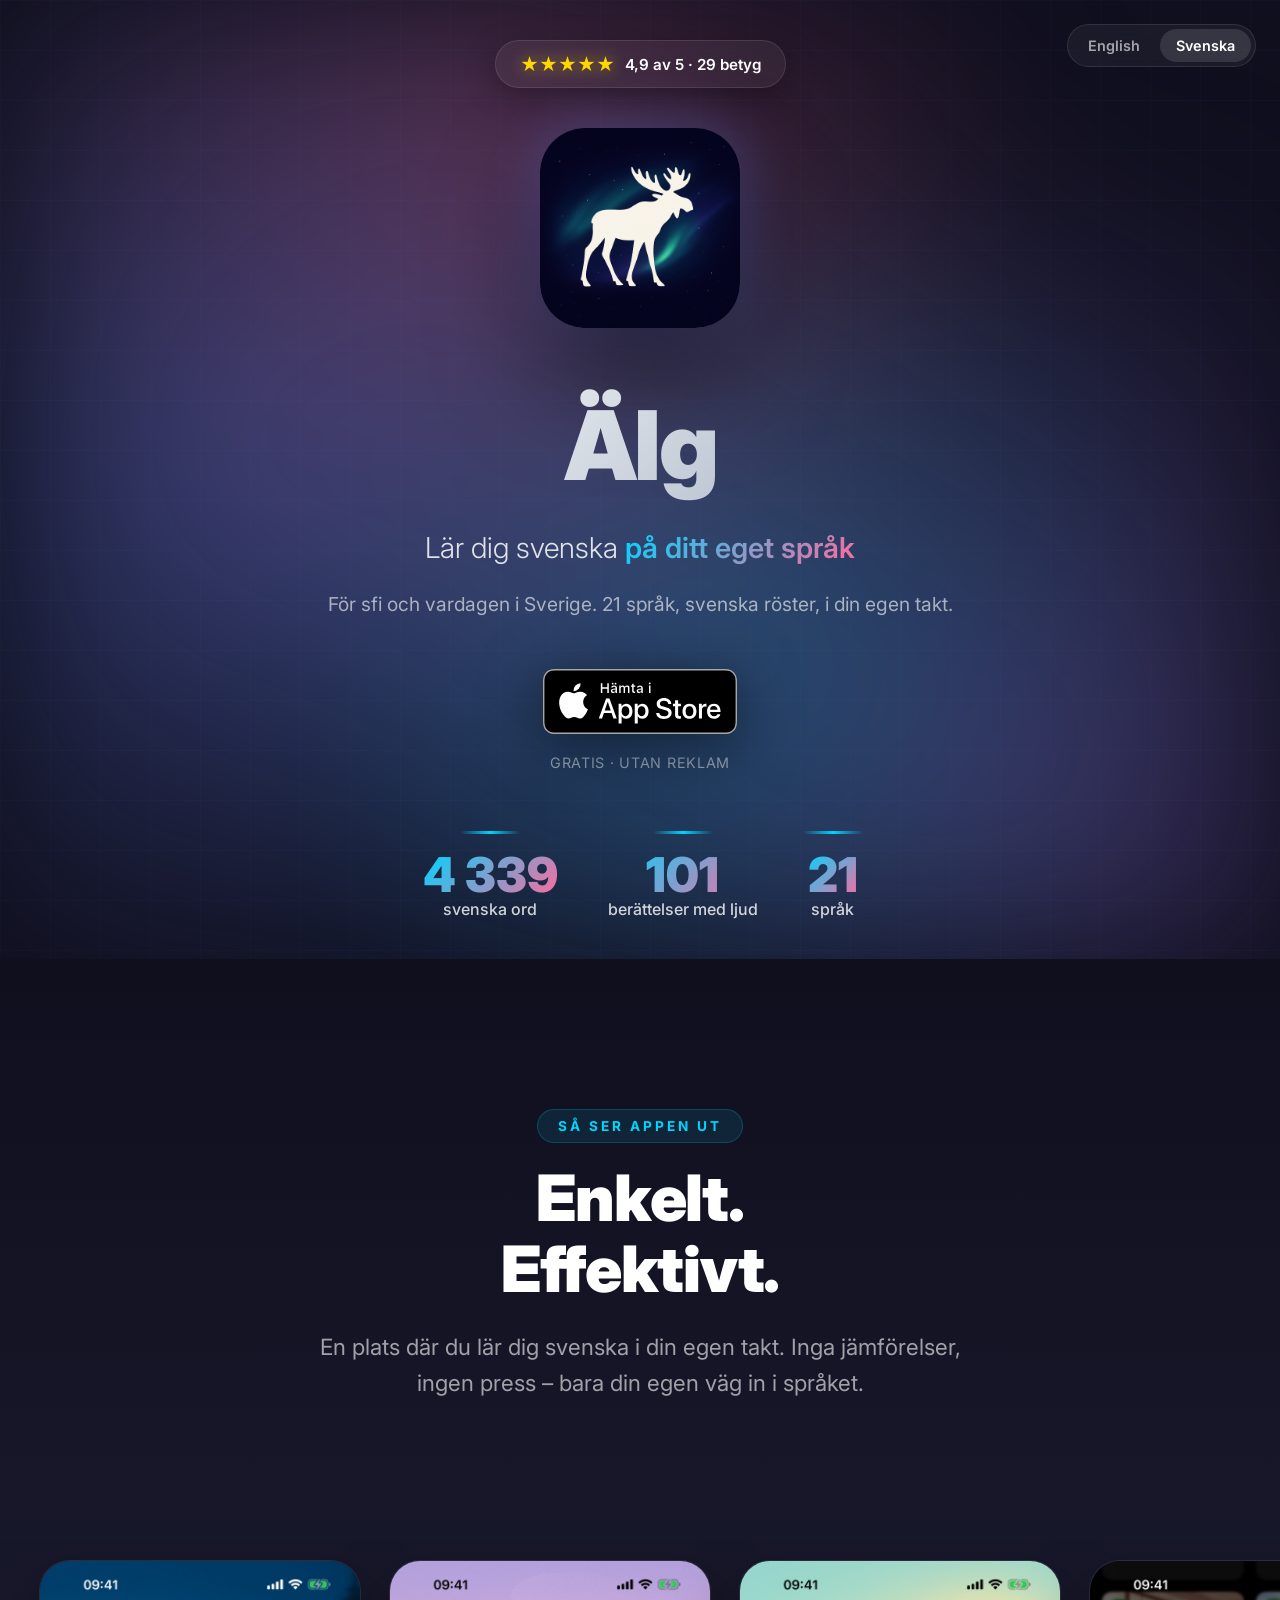
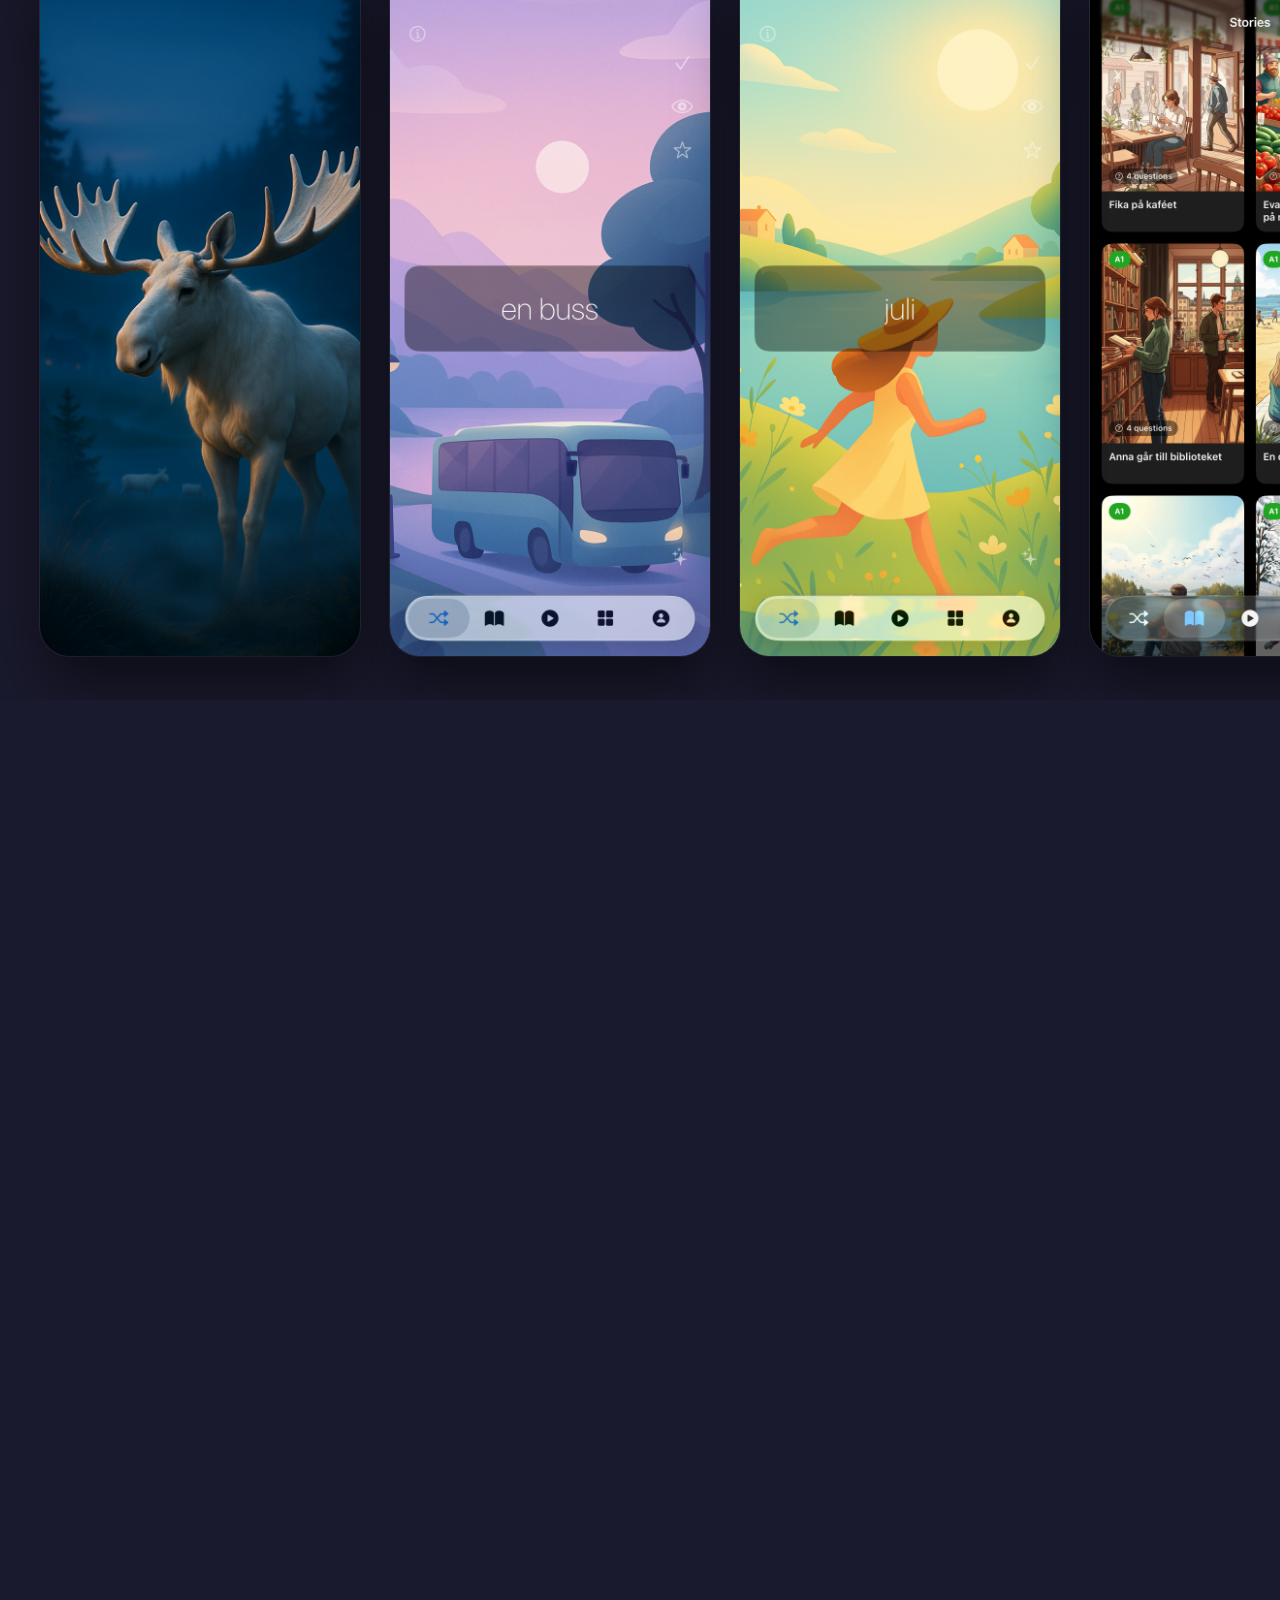
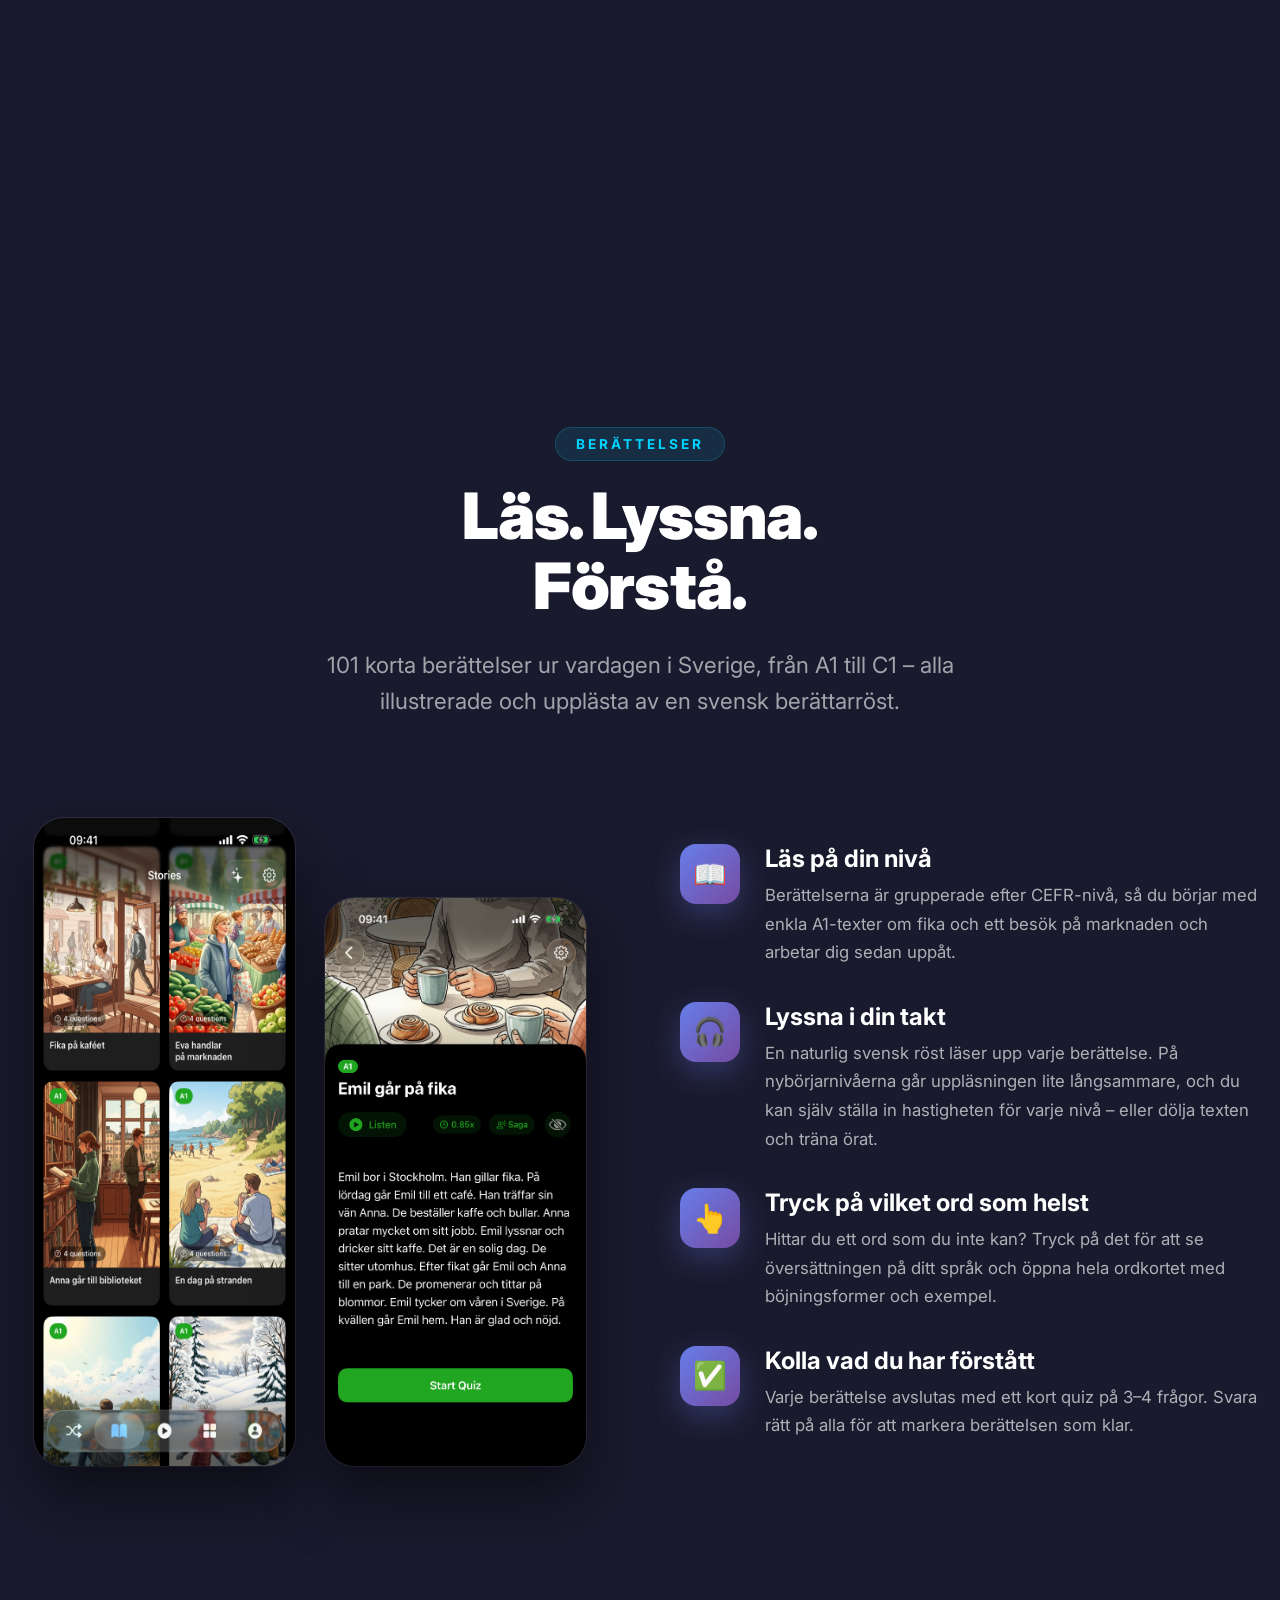
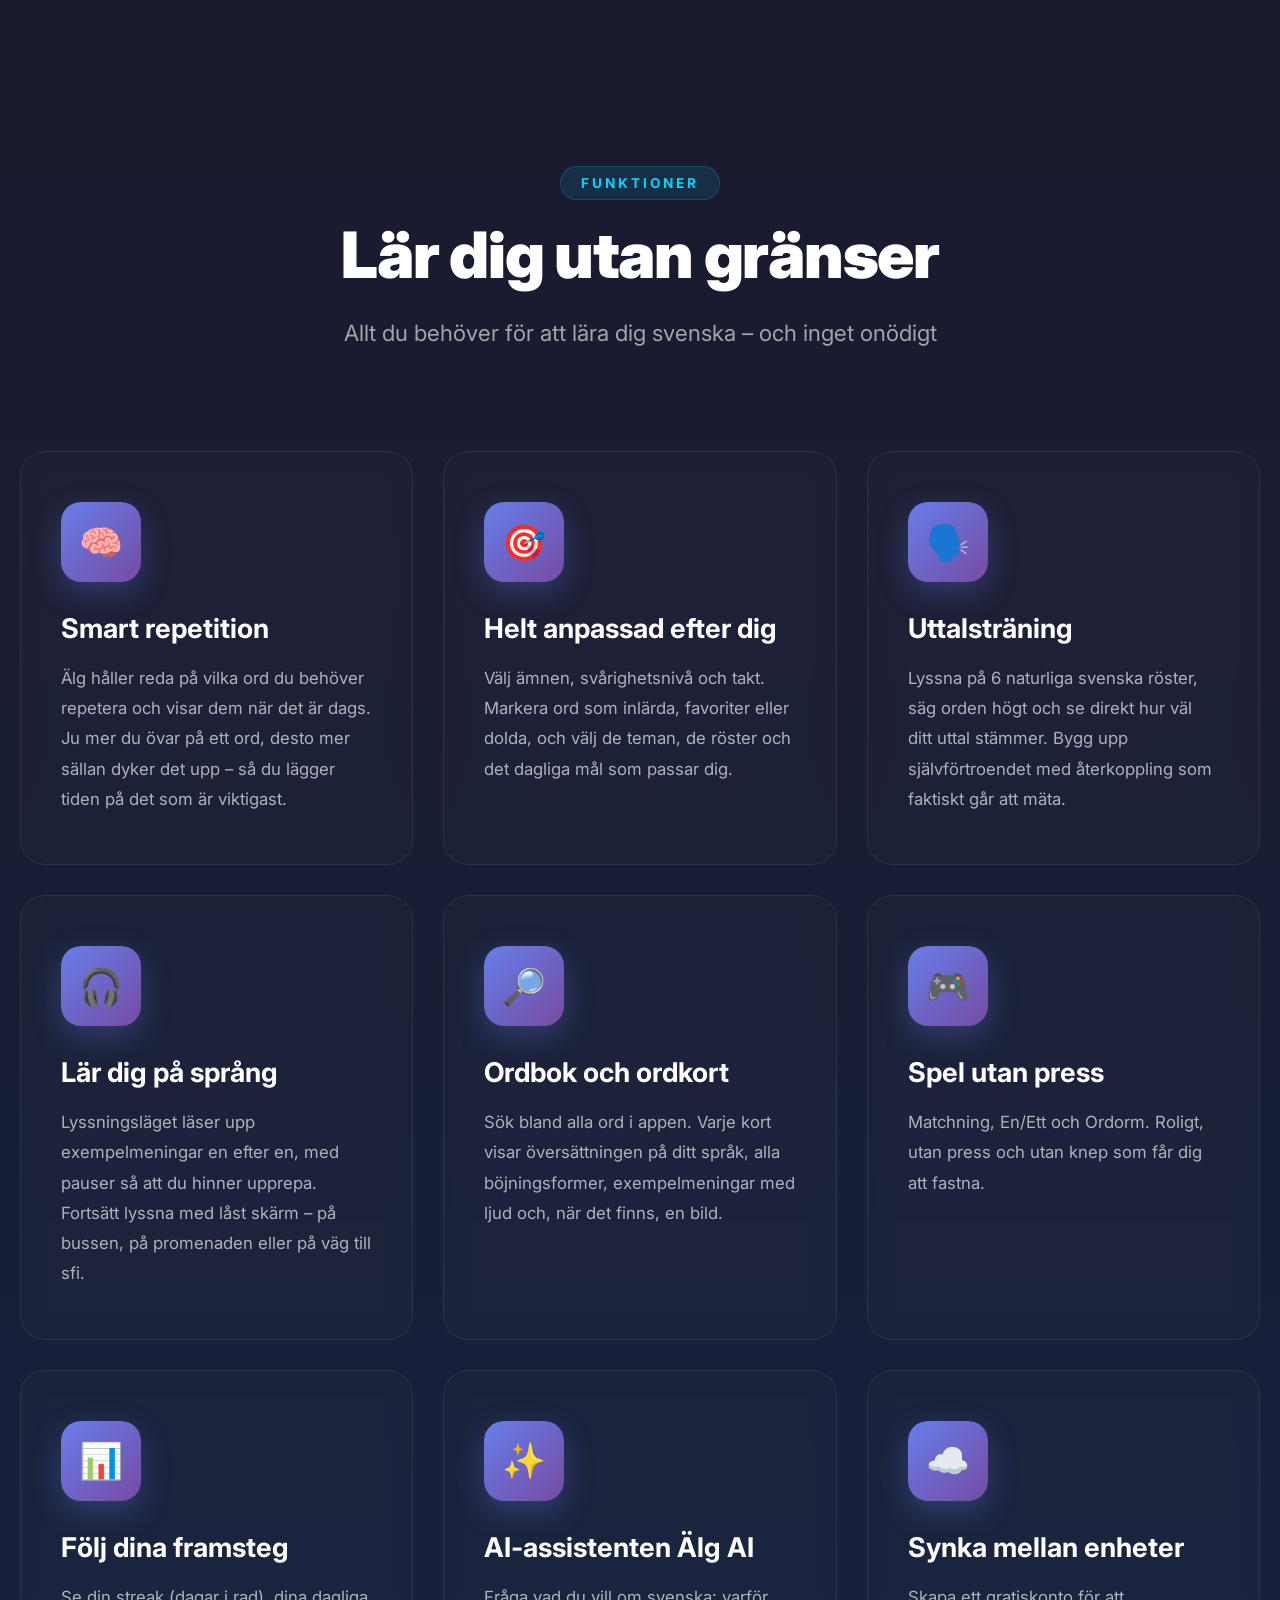
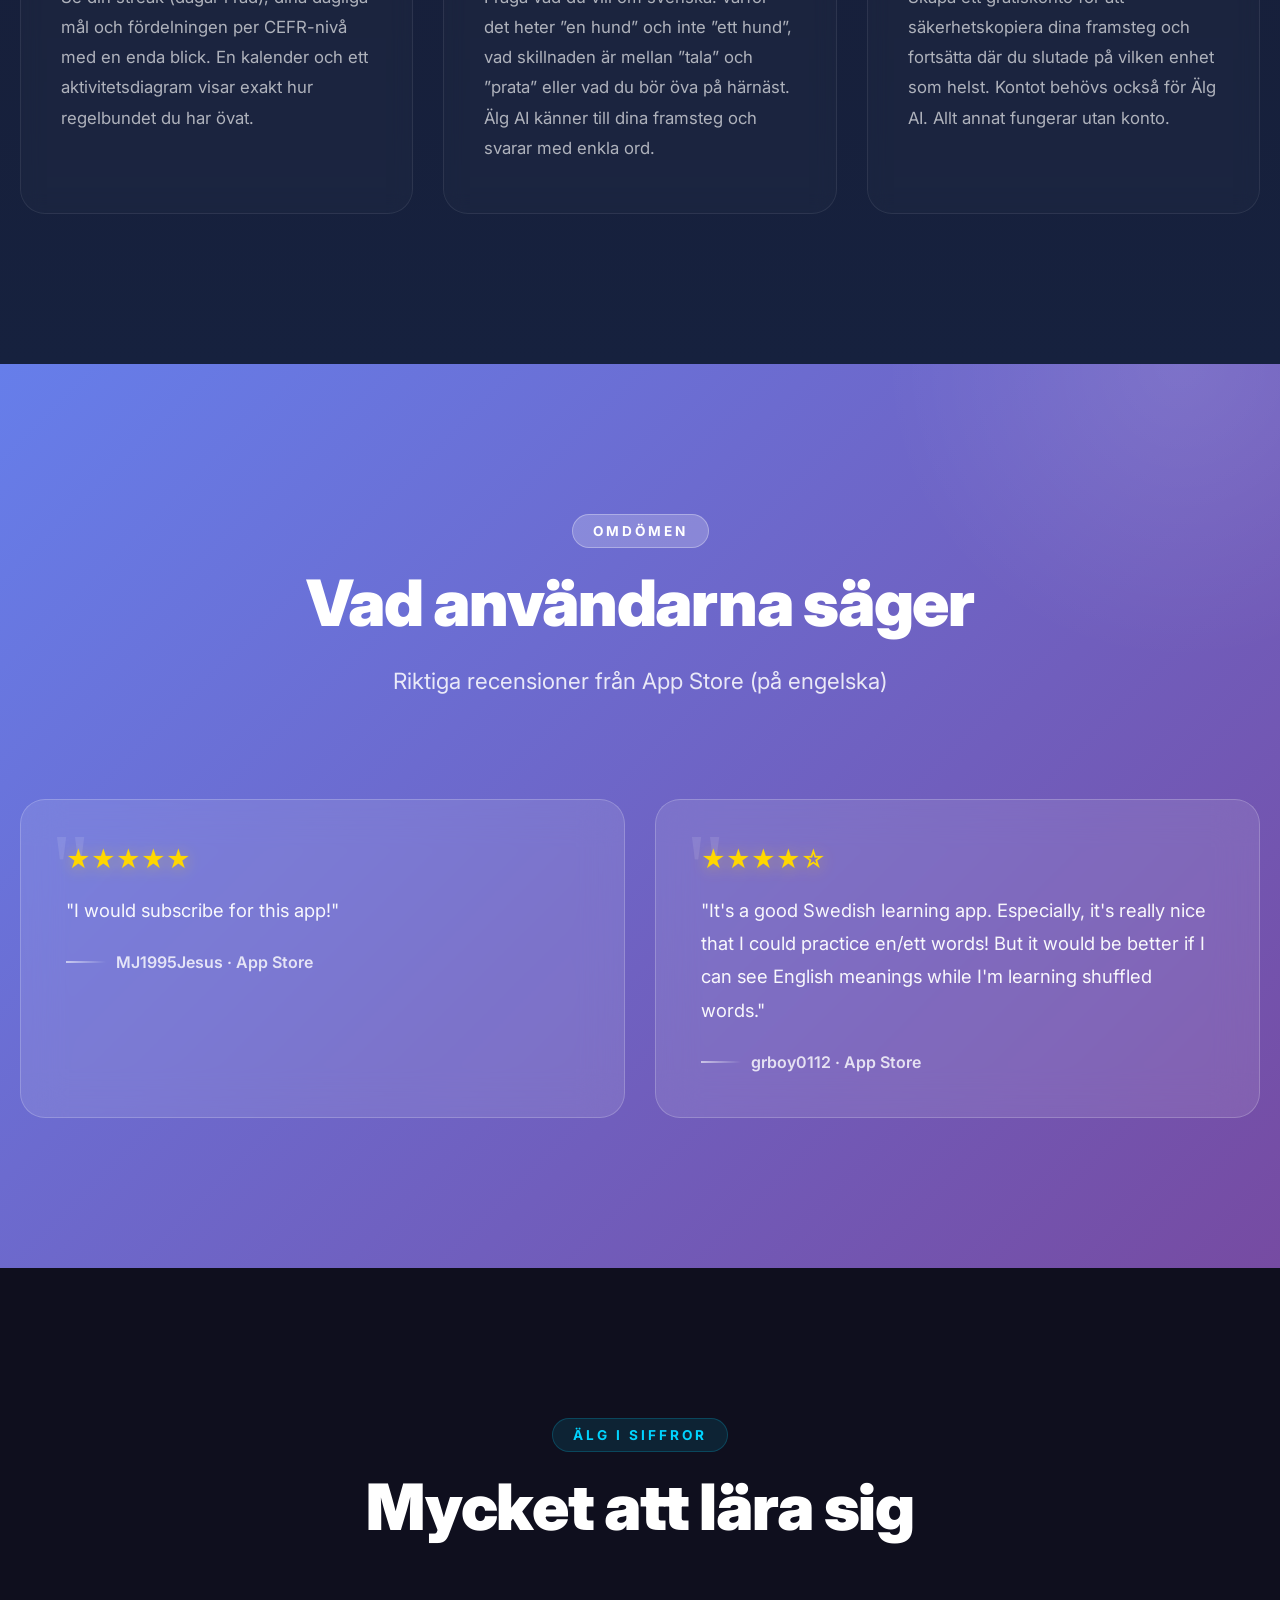
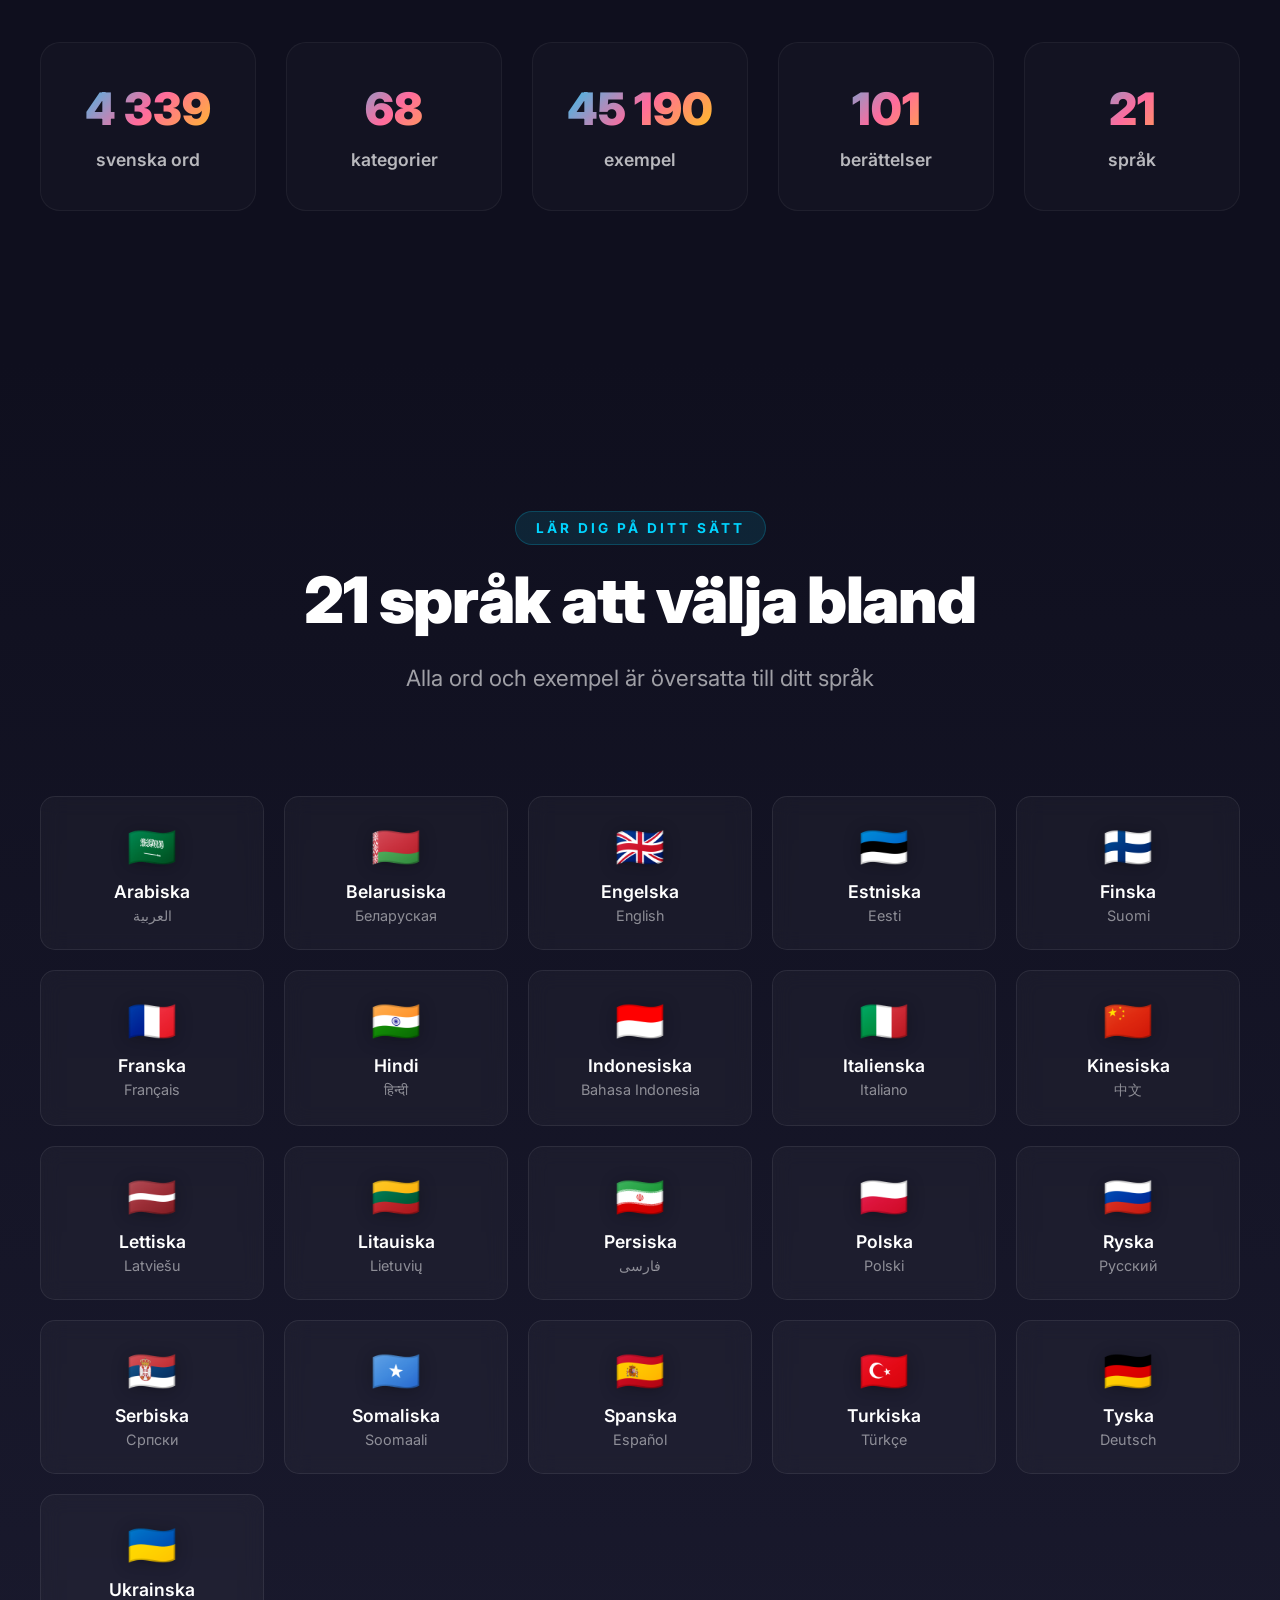
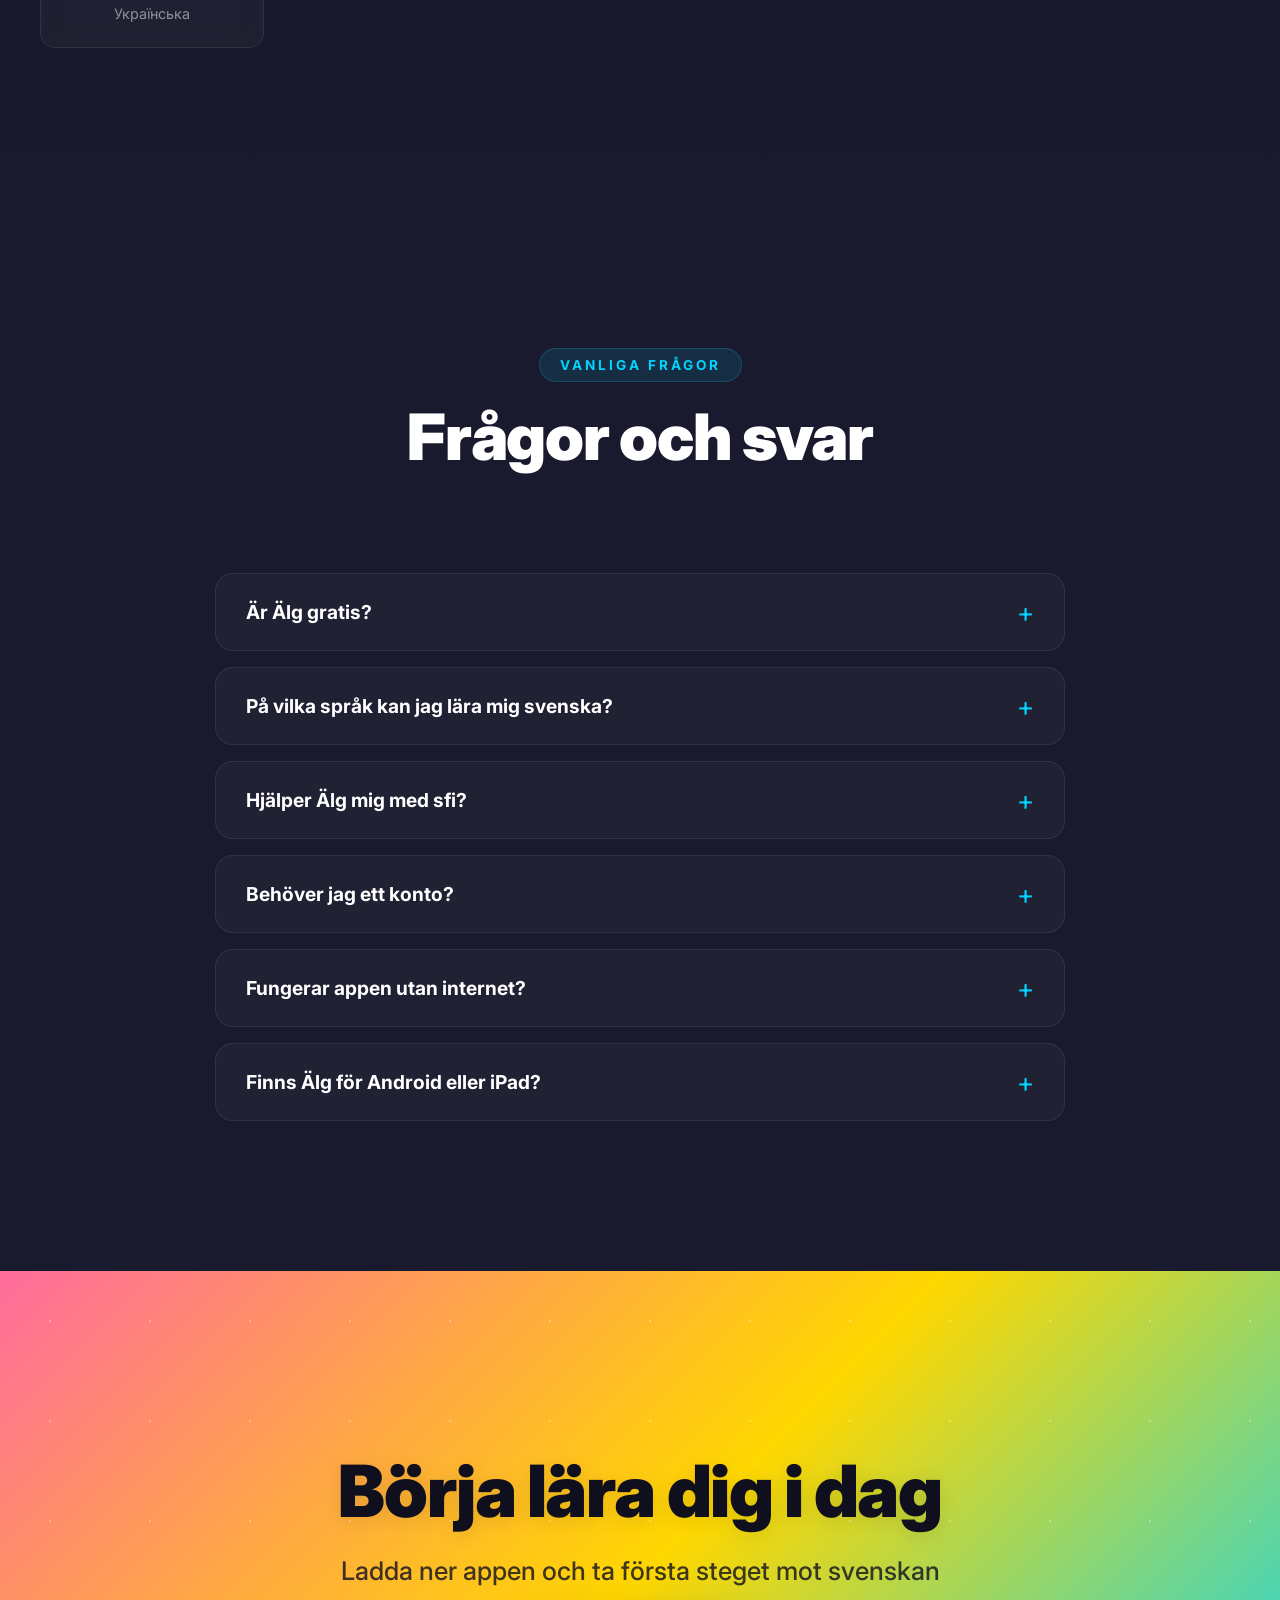
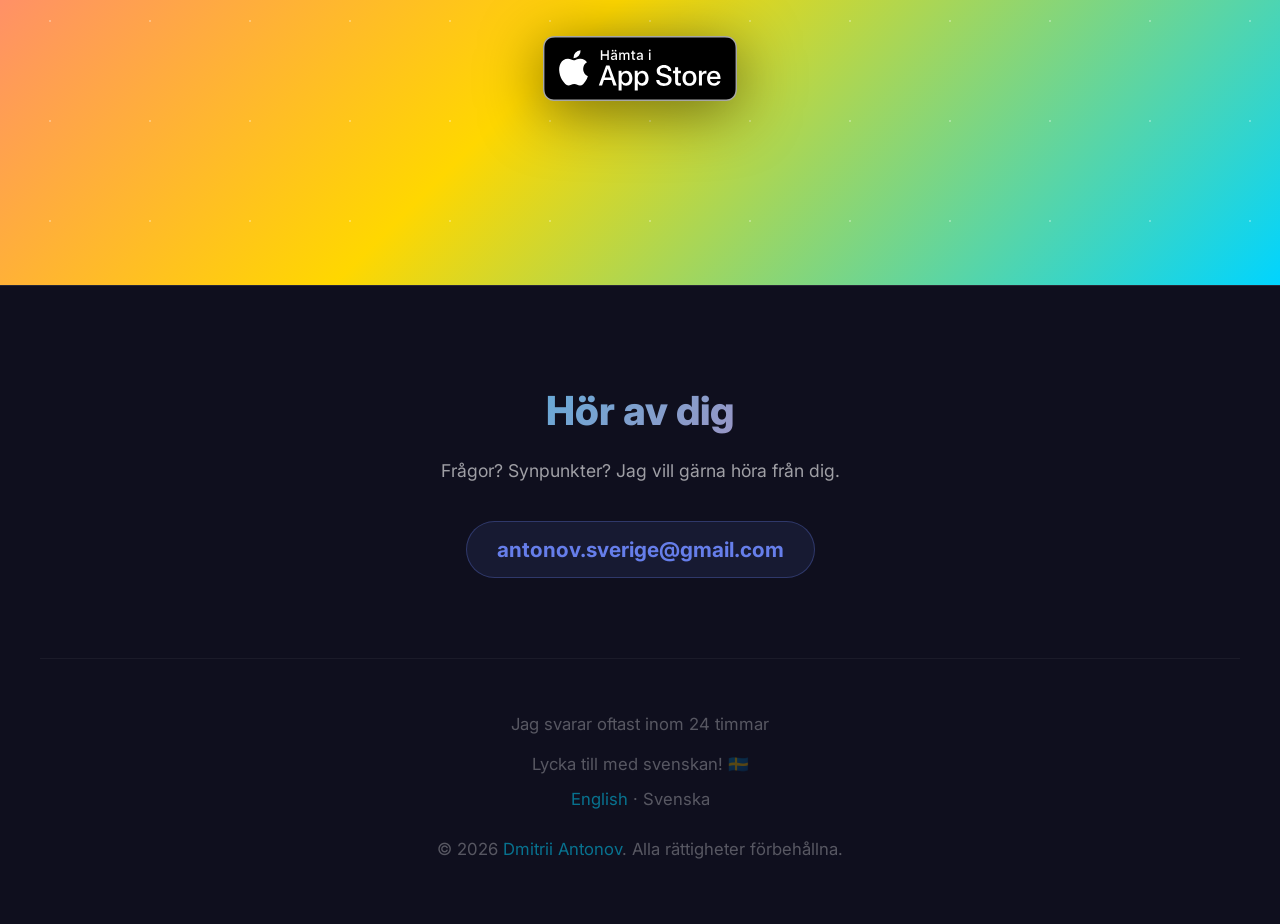
==== sv/index.html @ 28f13159 "Add a Swedish version of the site at /sv/ Searches like "lär dig svenska" and "sfi" are made in Swed" ====
<!DOCTYPE html>
<html lang="sv">
<head>
    <meta charset="UTF-8">
    <meta name="viewport" content="width=device-width, initial-scale=1.0">
    <title>Älg – Lär dig svenska på ditt eget språk · Sfi och livet i Sverige</title>

    <meta name="description" content="Lär dig svenska på ditt eget språk – välj bland 21 språk. Gratis, utan reklam. Över 4 000 ord och 101 berättelser med ljud för sfi och livet i Sverige.">
    <link rel="canonical" href="https://antonovdmitriy.github.io/algapp/sv/">
    <link rel="alternate" hreflang="en" href="https://antonovdmitriy.github.io/algapp/">
    <link rel="alternate" hreflang="sv" href="https://antonovdmitriy.github.io/algapp/sv/">
    <link rel="alternate" hreflang="x-default" href="https://antonovdmitriy.github.io/algapp/">

    <!-- Open Graph / Facebook -->
    <meta property="og:type" content="website">
    <meta property="og:site_name" content="Älg">
    <meta property="og:locale" content="sv_SE">
    <meta property="og:locale:alternate" content="en_US">
    <meta property="og:url" content="https://antonovdmitriy.github.io/algapp/sv/">
    <meta property="og:title" content="Älg – Lär dig svenska på ditt eget språk">
    <meta property="og:description" content="Lär dig svenska på ditt eget språk – välj bland 21 språk. Gratis, utan reklam. Över 4 000 ord och 101 berättelser med ljud för sfi och livet i Sverige.">
    <meta property="og:image" content="https://antonovdmitriy.github.io/algapp/images/og-cover.jpg">
    <meta property="og:image:width" content="1200">
    <meta property="og:image:height" content="630">
    <meta property="og:image:alt" content="Appen Älg: lär dig svenska på ditt eget språk. 21 språk, gratis, utan reklam.">

    <!-- Twitter -->
    <meta name="twitter:card" content="summary_large_image">
    <meta name="twitter:title" content="Älg – Lär dig svenska på ditt eget språk">
    <meta name="twitter:description" content="Lär dig svenska på ditt eget språk – välj bland 21 språk. Gratis, utan reklam. Över 4 000 ord och 101 berättelser med ljud för sfi och livet i Sverige.">
    <meta name="twitter:image" content="https://antonovdmitriy.github.io/algapp/images/og-cover.jpg">

    <link rel="stylesheet" href="../styles.css">
    <script type="application/ld+json">
{
    "@context": "https://schema.org",
    "@graph": [
        {
            "@type": "MobileApplication",
            "name": "Älg – Learn Swedish Words",
            "operatingSystem": "iOS 17.0 or later",
            "applicationCategory": "EducationalApplication",
            "url": "https://antonovdmitriy.github.io/algapp/sv/",
            "inLanguage": "sv",
            "installUrl": "https://apps.apple.com/se/app/%C3%A4lg-learn-swedish-words/id6746169818",
            "offers": {
                "@type": "Offer",
                "price": "0",
                "priceCurrency": "SEK"
            }
        },
        {
            "@type": "FAQPage",
            "mainEntity": [
                {
                    "@type": "Question",
                    "name": "Är Älg gratis?",
                    "acceptedAnswer": {
                        "@type": "Answer",
                        "text": "Ja. Älg är gratis att ladda ner och har ingen reklam. Alla ord, berättelser, ljud, spel och repetition är gratis att använda."
                    }
                },
                {
                    "@type": "Question",
                    "name": "På vilka språk kan jag lära mig svenska?",
                    "acceptedAnswer": {
                        "@type": "Answer",
                        "text": "Alla ord och exempel är översatta till 21 språk: arabiska, belarusiska, engelska, estniska, finska, franska, hindi, indonesiska, italienska, kinesiska, lettiska, litauiska, persiska, polska, ryska, serbiska, somaliska, spanska, turkiska, tyska och ukrainska. Appens menyer finns på 14 av dem. Om du väljer belarusiska, estniska, lettiska, litauiska, persiska, serbiska eller somaliska visas översättningarna på ditt språk och menyerna på engelska."
                    }
                },
                {
                    "@type": "Question",
                    "name": "Hjälper Älg mig med sfi?",
                    "acceptedAnswer": {
                        "@type": "Answer",
                        "text": "Älg är ingen officiell sfi-kurs, men appen är gjord för samma mål: svenska för vardagen i Sverige. Öva på orden från lektionerna, lyssna på svenska röster och läs korta berättelser på din nivå, från A1 till C1."
                    }
                },
                {
                    "@type": "Question",
                    "name": "Behöver jag ett konto?",
                    "acceptedAnswer": {
                        "@type": "Answer",
                        "text": "Nej. Du kan använda appen utan konto. Med ett gratiskonto säkerhetskopieras dina framsteg och synkas mellan dina enheter. Kontot behövs också för Älg AI."
                    }
                },
                {
                    "@type": "Question",
                    "name": "Fungerar appen utan internet?",
                    "acceptedAnswer": {
                        "@type": "Answer",
                        "text": "Ord, översättningar och berättelser sparas på din telefon. Ljudet laddas ner första gången du spelar upp det och finns sedan kvar på telefonen, så ett ord som du har lyssnat på en gång går att spela upp även utan internet."
                    }
                },
                {
                    "@type": "Question",
                    "name": "Finns Älg för Android eller iPad?",
                    "acceptedAnswer": {
                        "@type": "Answer",
                        "text": "Älg är gjord för iPhone och kräver iOS 17 eller senare. Det finns ingen Android-version än."
                    }
                }
            ]
        }
    ]
}
    </script>
</head>
<body>
    <!-- Hero Section -->
    <section class="hero">
        <div class="gradient-bg"></div>
        <div class="grid-overlay"></div>

        <nav class="lang-switch" aria-label="Språk">
            <a href="../" hreflang="en" lang="en">English</a>
            <span class="lang-current" aria-current="page">Svenska</span>
        </nav>

        <div class="hero-content">
            <div class="hero-badge">
                <span class="star-rating">★★★★★</span>
                <span>4,9 av 5 · 29 betyg</span>
            </div>

            <div class="app-icon-container">
                <img src="../image.png" alt="Appikonen för Älg" class="app-icon-3d">
            </div>

            <h1>Älg</h1>
            <p class="hero-subtitle">Lär dig svenska <span>på ditt eget språk</span></p>
            <p class="hero-tagline">För sfi och vardagen i Sverige. 21 språk, svenska röster, i din egen takt.</p>

            <a href="https://apps.apple.com/se/app/%C3%A4lg-learn-swedish-words/id6746169818" class="btn-app-store">
                <img src="../images/app-store-badge-sv.svg" alt="Hämta i App Store">
            </a>
            <p style="color: rgba(255,255,255,0.5); margin-top: 16px; font-size: 0.9em; letter-spacing: 0.05em;">GRATIS · UTAN REKLAM</p>

            <div class="hero-stats">
                <div class="hero-stat">
                    <span class="hero-stat-number">4&nbsp;339</span>
                    <span class="hero-stat-label">svenska ord</span>
                </div>
                <div class="hero-stat">
                    <span class="hero-stat-number">101</span>
                    <span class="hero-stat-label">berättelser med ljud</span>
                </div>
                <div class="hero-stat">
                    <span class="hero-stat-number">21</span>
                    <span class="hero-stat-label">språk</span>
                </div>
            </div>
        </div>
    </section>

    <!-- Screenshots Gallery -->
    <section class="bento-section">
        <div class="container">
            <div class="section-header reveal">
                <div class="section-label">Så ser appen ut</div>
                <h2 class="section-title">Enkelt.<br>Effektivt.</h2>
                <p class="section-description">En plats där du lär dig svenska i din egen takt. Inga jämförelser, ingen press – bara din egen väg in i språket.</p>
            </div>

            <div class="screenshots-gallery reveal">
                <div class="gallery-track">
                    <div class="gallery-item">
                        <img src="../images/01_splash_moose.png" alt="Välkomstskärm">
                    </div>
                    <div class="gallery-item">
                        <img src="../images/02_word_bus.png" alt="Ordkort med bild">
                    </div>
                    <div class="gallery-item">
                        <img src="../images/03_word_juli.png" alt="Ordkort med bild">
                    </div>
                    <div class="gallery-item">
                        <img src="../images/06_story_list.png" alt="Berättelser">
                    </div>
                    <div class="gallery-item">
                        <img src="../images/story_detail.png" alt="Berättelse med text och ljud">
                    </div>
                    <div class="gallery-item">
                        <img src="../images/05_ai_chat.png" alt="AI-assistenten Älg AI">
                    </div>
                    <div class="gallery-item">
                        <img src="../images/04_pronunciation.png" alt="Uttalsträning">
                    </div>
                    <div class="gallery-item">
                        <img src="../images/07_player.png" alt="Lyssningsläge">
                    </div>
                    <div class="gallery-item">
                        <img src="../images/08_matching_game.png" alt="Matchningsspel">
                    </div>
                    <div class="gallery-item">
                        <img src="../images/snake_game.png" alt="Spelet Ordorm">
                    </div>
                    <div class="gallery-item">
                        <img src="../images/en_ett_game.png" alt="Spelet En/Ett">
                    </div>
                    <div class="gallery-item">
                        <img src="../images/dictionary.png" alt="Ordbok">
                    </div>
                    <div class="gallery-item">
                        <img src="../images/09_profile.png" alt="Profil och framsteg">
                    </div>
                </div>
            </div>
        </div>
    </section>

    <!-- Life in Sweden Section -->
    <section class="sweden-section" id="sfi">
        <div class="container">
            <div class="section-header reveal">
                <div class="section-label">Gjord för livet i Sverige</div>
                <h2 class="section-title">Ditt språk.<br>Din takt.</h2>
                <p class="section-description">Oavsett om du precis har börjat på sfi eller behöver svenska på jobbet, utgår Älg från det språk du redan kan.</p>
            </div>

            <div class="stories-layout">
                <div class="founder-card reveal">
                    <p class="founder-quote">När jag flyttade till Sverige läste jag själv sfi. Jag letade efter en app för att öva på ord mellan lektionerna, men hittade ingen som var lugn – utan reklam, utan press och utan knep för att hålla mig kvar.</p>
                    <p class="founder-quote">Så jag började bygga Älg på fritiden. Jag gör den fortfarande på egen hand.</p>
                    <p class="founder-name">Dmitrii<span>Skapare av Älg</span></p>
                </div>

                <ul class="stories-steps reveal">
                    <li>
                        <div class="stories-step-icon">🌍</div>
                        <div>
                            <h3>Utgå från ditt eget språk</h3>
                            <p>Alla ord och exempel är översatta till 21 språk, från arabiska, persiska och somaliska till ukrainska och engelska. Appens menyer finns på 14 av dem.</p>
                        </div>
                    </li>
                    <li>
                        <div class="stories-step-icon">🏠</div>
                        <div>
                            <h3>Ord du faktiskt behöver här</h3>
                            <p>Jobb, dokument, hälsa, hem, shopping och svenska högtider – 68 ämnen ur vardagen, med riktiga exempelmeningar till varje ord.</p>
                        </div>
                    </li>
                    <li>
                        <div class="stories-step-icon">📈</div>
                        <div>
                            <h3>Växer med dig</h3>
                            <p>Ord och berättelser är sorterade efter nivå från A1 till C1, så du har nytta av Älg från din första sfi-lektion och långt efter att kursen är slut.</p>
                        </div>
                    </li>
                </ul>
            </div>
        </div>
    </section>

    <!-- Stories Section -->
    <section class="stories-section" id="stories">
        <div class="container">
            <div class="section-header reveal">
                <div class="section-label">Berättelser</div>
                <h2 class="section-title">Läs. Lyssna.<br>Förstå.</h2>
                <p class="section-description">101 korta berättelser ur vardagen i Sverige, från A1 till C1 – alla illustrerade och upplästa av en svensk berättarröst.</p>
            </div>

            <div class="stories-layout">
                <div class="stories-phones reveal">
                    <img src="../images/06_story_list.png" alt="Lista med illustrerade berättelser efter nivå">
                    <img src="../images/story_detail.png" alt="En berättelse med illustration och text">
                </div>

                <ul class="stories-steps reveal">
                    <li>
                        <div class="stories-step-icon">📖</div>
                        <div>
                            <h3>Läs på din nivå</h3>
                            <p>Berättelserna är grupperade efter CEFR-nivå, så du börjar med enkla A1-texter om fika och ett besök på marknaden och arbetar dig sedan uppåt.</p>
                        </div>
                    </li>
                    <li>
                        <div class="stories-step-icon">🎧</div>
                        <div>
                            <h3>Lyssna i din takt</h3>
                            <p>En naturlig svensk röst läser upp varje berättelse. På nybörjarnivåerna går uppläsningen lite långsammare, och du kan själv ställa in hastigheten för varje nivå – eller dölja texten och träna örat.</p>
                        </div>
                    </li>
                    <li>
                        <div class="stories-step-icon">👆</div>
                        <div>
                            <h3>Tryck på vilket ord som helst</h3>
                            <p>Hittar du ett ord som du inte kan? Tryck på det för att se översättningen på ditt språk och öppna hela ordkortet med böjningsformer och exempel.</p>
                        </div>
                    </li>
                    <li>
                        <div class="stories-step-icon">✅</div>
                        <div>
                            <h3>Kolla vad du har förstått</h3>
                            <p>Varje berättelse avslutas med ett kort quiz på 3–4 frågor. Svara rätt på alla för att markera berättelsen som klar.</p>
                        </div>
                    </li>
                </ul>
            </div>
        </div>
    </section>

    <!-- Features Section -->
    <section class="features-section">
        <div class="container">
            <div class="section-header reveal">
                <div class="section-label">Funktioner</div>
                <h2 class="section-title">Lär dig utan gränser</h2>
                <p class="section-description">Allt du behöver för att lära dig svenska – och inget onödigt</p>
            </div>

            <div class="features-grid">
                <div class="feature-card reveal">
                    <div class="feature-icon-wrapper">🧠</div>
                    <h3>Smart repetition</h3>
                    <p>Älg håller reda på vilka ord du behöver repetera och visar dem när det är dags. Ju mer du övar på ett ord, desto mer sällan dyker det upp – så du lägger tiden på det som är viktigast.</p>
                </div>

                <div class="feature-card reveal">
                    <div class="feature-icon-wrapper">🎯</div>
                    <h3>Helt anpassad efter dig</h3>
                    <p>Välj ämnen, svårighetsnivå och takt. Markera ord som inlärda, favoriter eller dolda, och välj de teman, de röster och det dagliga mål som passar dig.</p>
                </div>

                <div class="feature-card reveal">
                    <div class="feature-icon-wrapper">🗣️</div>
                    <h3>Uttalsträning</h3>
                    <p>Lyssna på 6 naturliga svenska röster, säg orden högt och se direkt hur väl ditt uttal stämmer. Bygg upp självförtroendet med återkoppling som faktiskt går att mäta.</p>
                </div>

                <div class="feature-card reveal">
                    <div class="feature-icon-wrapper">🎧</div>
                    <h3>Lär dig på språng</h3>
                    <p>Lyssningsläget läser upp exempelmeningar en efter en, med pauser så att du hinner upprepa. Fortsätt lyssna med låst skärm – på bussen, på promenaden eller på väg till sfi.</p>
                </div>

                <div class="feature-card reveal">
                    <div class="feature-icon-wrapper">🔎</div>
                    <h3>Ordbok och ordkort</h3>
                    <p>Sök bland alla ord i appen. Varje kort visar översättningen på ditt språk, alla böjningsformer, exempelmeningar med ljud och, när det finns, en bild.</p>
                </div>

                <div class="feature-card reveal">
                    <div class="feature-icon-wrapper">🎮</div>
                    <h3>Spel utan press</h3>
                    <p>Matchning, En/Ett och Ordorm. Roligt, utan press och utan knep som får dig att fastna.</p>
                </div>

                <div class="feature-card reveal">
                    <div class="feature-icon-wrapper">📊</div>
                    <h3>Följ dina framsteg</h3>
                    <p>Se din streak (dagar i rad), dina dagliga mål och fördelningen per CEFR-nivå med en enda blick. En kalender och ett aktivitetsdiagram visar exakt hur regelbundet du har övat.</p>
                </div>

                <div class="feature-card reveal">
                    <div class="feature-icon-wrapper">✨</div>
                    <h3>AI-assistenten Älg AI</h3>
                    <p>Fråga vad du vill om svenska: varför det heter ”en hund” och inte ”ett hund”, vad skillnaden är mellan ”tala” och ”prata” eller vad du bör öva på härnäst. Älg AI känner till dina framsteg och svarar med enkla ord.</p>
                </div>

                <div class="feature-card reveal">
                    <div class="feature-icon-wrapper">☁️</div>
                    <h3>Synka mellan enheter</h3>
                    <p>Skapa ett gratiskonto för att säkerhetskopiera dina framsteg och fortsätta där du slutade på vilken enhet som helst. Kontot behövs också för Älg AI. Allt annat fungerar utan konto.</p>
                </div>
            </div>
        </div>
    </section>

    <!-- Testimonials -->
    <section class="testimonials-section">
        <div class="container">
            <div class="section-header reveal">
                <div class="section-label" style="background: rgba(255,255,255,0.2); border-color: rgba(255,255,255,0.3); color: white;">Omdömen</div>
                <h2 class="section-title" style="color: white;">Vad användarna säger</h2>
                <p class="section-description" style="color: rgba(255,255,255,0.85);">Riktiga recensioner från App Store (på engelska)</p>
            </div>

            <div class="testimonials-grid">
                <div class="testimonial-card reveal">
                    <div class="testimonial-stars">★★★★★</div>
                    <p class="testimonial-text" lang="en">"I would subscribe for this app!"</p>
                    <p class="testimonial-author">MJ1995Jesus · App Store</p>
                </div>

                <div class="testimonial-card reveal">
                    <div class="testimonial-stars">★★★★☆</div>
                    <p class="testimonial-text" lang="en">"It's a good Swedish learning app. Especially, it's really nice that I could practice en/ett words! But it would be better if I can see English meanings while I'm learning shuffled words."</p>
                    <p class="testimonial-author">grboy0112 · App Store</p>
                </div>
            </div>
        </div>
    </section>

    <!-- Stats Section -->
    <section class="stats-section">
        <div class="container">
            <div class="section-header reveal">
                <div class="section-label">Älg i siffror</div>
                <h2 class="section-title" style="color: white;">Mycket att lära sig</h2>
            </div>

            <div class="stats-grid">
                <div class="stat-card reveal">
                    <span class="stat-number">4&nbsp;339</span>
                    <span class="stat-label">svenska ord</span>
                </div>
                <div class="stat-card reveal">
                    <span class="stat-number">68</span>
                    <span class="stat-label">kategorier</span>
                </div>
                <div class="stat-card reveal">
                    <span class="stat-number">45&nbsp;190</span>
                    <span class="stat-label">exempel</span>
                </div>
                <div class="stat-card reveal">
                    <span class="stat-number">101</span>
                    <span class="stat-label">berättelser</span>
                </div>
                <div class="stat-card reveal">
                    <span class="stat-number">21</span>
                    <span class="stat-label">språk</span>
                </div>
            </div>
        </div>
    </section>

    <!-- Languages Section -->
    <section class="languages-section">
        <div class="container">
            <div class="section-header reveal">
                <div class="section-label">Lär dig på ditt sätt</div>
                <h2 class="section-title" style="color: white;">21 språk att välja bland</h2>
                <p class="section-description" style="color: rgba(255, 255, 255, 0.6);">Alla ord och exempel är översatta till ditt språk</p>
            </div>

            <div class="languages-grid">
                <div class="language-card reveal">
                    <span class="language-flag">🇸🇦</span>
                    <div class="language-name">Arabiska</div>
                    <div class="language-native">العربية</div>
                </div>
                <div class="language-card reveal">
                    <span class="language-flag">🇧🇾</span>
                    <div class="language-name">Belarusiska</div>
                    <div class="language-native">Беларуская</div>
                </div>
                <div class="language-card reveal">
                    <span class="language-flag">🇬🇧</span>
                    <div class="language-name">Engelska</div>
                    <div class="language-native">English</div>
                </div>
                <div class="language-card reveal">
                    <span class="language-flag">🇪🇪</span>
                    <div class="language-name">Estniska</div>
                    <div class="language-native">Eesti</div>
                </div>
                <div class="language-card reveal">
                    <span class="language-flag">🇫🇮</span>
                    <div class="language-name">Finska</div>
                    <div class="language-native">Suomi</div>
                </div>
                <div class="language-card reveal">
                    <span class="language-flag">🇫🇷</span>
                    <div class="language-name">Franska</div>
                    <div class="language-native">Français</div>
                </div>
                <div class="language-card reveal">
                    <span class="language-flag">🇮🇳</span>
                    <div class="language-name">Hindi</div>
                    <div class="language-native">हिन्दी</div>
                </div>
                <div class="language-card reveal">
                    <span class="language-flag">🇮🇩</span>
                    <div class="language-name">Indonesiska</div>
                    <div class="language-native">Bahasa Indonesia</div>
                </div>
                <div class="language-card reveal">
                    <span class="language-flag">🇮🇹</span>
                    <div class="language-name">Italienska</div>
                    <div class="language-native">Italiano</div>
                </div>
                <div class="language-card reveal">
                    <span class="language-flag">🇨🇳</span>
                    <div class="language-name">Kinesiska</div>
                    <div class="language-native">中文</div>
                </div>
                <div class="language-card reveal">
                    <span class="language-flag">🇱🇻</span>
                    <div class="language-name">Lettiska</div>
                    <div class="language-native">Latviešu</div>
                </div>
                <div class="language-card reveal">
                    <span class="language-flag">🇱🇹</span>
                    <div class="language-name">Litauiska</div>
                    <div class="language-native">Lietuvių</div>
                </div>
                <div class="language-card reveal">
                    <span class="language-flag">🇮🇷</span>
                    <div class="language-name">Persiska</div>
                    <div class="language-native">فارسی</div>
                </div>
                <div class="language-card reveal">
                    <span class="language-flag">🇵🇱</span>
                    <div class="language-name">Polska</div>
                    <div class="language-native">Polski</div>
                </div>
                <div class="language-card reveal">
                    <span class="language-flag">🇷🇺</span>
                    <div class="language-name">Ryska</div>
                    <div class="language-native">Русский</div>
                </div>
                <div class="language-card reveal">
                    <span class="language-flag">🇷🇸</span>
                    <div class="language-name">Serbiska</div>
                    <div class="language-native">Српски</div>
                </div>
                <div class="language-card reveal">
                    <span class="language-flag">🇸🇴</span>
                    <div class="language-name">Somaliska</div>
                    <div class="language-native">Soomaali</div>
                </div>
                <div class="language-card reveal">
                    <span class="language-flag">🇪🇸</span>
                    <div class="language-name">Spanska</div>
                    <div class="language-native">Español</div>
                </div>
                <div class="language-card reveal">
                    <span class="language-flag">🇹🇷</span>
                    <div class="language-name">Turkiska</div>
                    <div class="language-native">Türkçe</div>
                </div>
                <div class="language-card reveal">
                    <span class="language-flag">🇩🇪</span>
                    <div class="language-name">Tyska</div>
                    <div class="language-native">Deutsch</div>
                </div>
                <div class="language-card reveal">
                    <span class="language-flag">🇺🇦</span>
                    <div class="language-name">Ukrainska</div>
                    <div class="language-native">Українська</div>
                </div>
            </div>
        </div>
    </section>

    <!-- FAQ Section -->
    <section class="faq-section" id="faq">
        <div class="container">
            <div class="section-header reveal">
                <div class="section-label">Vanliga frågor</div>
                <h2 class="section-title" style="color: white;">Frågor och svar</h2>
            </div>

            <div class="faq-list">
                <details class="faq-item reveal">
                    <summary>Är Älg gratis?</summary>
                    <p>Ja. Älg är gratis att ladda ner och har ingen reklam. Alla ord, berättelser, ljud, spel och repetition är gratis att använda.</p>
                </details>
                <details class="faq-item reveal">
                    <summary>På vilka språk kan jag lära mig svenska?</summary>
                    <p>Alla ord och exempel är översatta till 21 språk: arabiska, belarusiska, engelska, estniska, finska, franska, hindi, indonesiska, italienska, kinesiska, lettiska, litauiska, persiska, polska, ryska, serbiska, somaliska, spanska, turkiska, tyska och ukrainska. Appens menyer finns på 14 av dem. Om du väljer belarusiska, estniska, lettiska, litauiska, persiska, serbiska eller somaliska visas översättningarna på ditt språk och menyerna på engelska.</p>
                </details>
                <details class="faq-item reveal">
                    <summary>Hjälper Älg mig med sfi?</summary>
                    <p>Älg är ingen officiell sfi-kurs, men appen är gjord för samma mål: svenska för vardagen i Sverige. Öva på orden från lektionerna, lyssna på svenska röster och läs korta berättelser på din nivå, från A1 till C1.</p>
                </details>
                <details class="faq-item reveal">
                    <summary>Behöver jag ett konto?</summary>
                    <p>Nej. Du kan använda appen utan konto. Med ett gratiskonto säkerhetskopieras dina framsteg och synkas mellan dina enheter. Kontot behövs också för Älg AI.</p>
                </details>
                <details class="faq-item reveal">
                    <summary>Fungerar appen utan internet?</summary>
                    <p>Ord, översättningar och berättelser sparas på din telefon. Ljudet laddas ner första gången du spelar upp det och finns sedan kvar på telefonen, så ett ord som du har lyssnat på en gång går att spela upp även utan internet.</p>
                </details>
                <details class="faq-item reveal">
                    <summary>Finns Älg för Android eller iPad?</summary>
                    <p>Älg är gjord för iPhone och kräver iOS 17 eller senare. Det finns ingen Android-version än.</p>
                </details>
            </div>
        </div>
    </section>

    <!-- Final CTA -->
    <section class="final-cta">
        <div class="final-cta-content">
            <h2>Börja lära dig i dag</h2>
            <p>Ladda ner appen och ta första steget mot svenskan</p>
            <a href="https://apps.apple.com/se/app/%C3%A4lg-learn-swedish-words/id6746169818" class="btn-app-store">
                <img src="../images/app-store-badge-sv.svg" alt="Hämta i App Store">
            </a>
        </div>
    </section>

    <!-- Footer -->
    <footer class="footer">
        <div class="footer-content">
            <h3>Hör av dig</h3>
            <p>Frågor? Synpunkter? Jag vill gärna höra från dig.</p>
            <div class="footer-links">
                <a href="mailto:antonov.sverige@gmail.com">antonov.sverige@gmail.com</a>
            </div>
            <div class="footer-bottom">
                <p>Jag svarar oftast inom 24 timmar</p>
                <p style="margin-top: 20px;">Lycka till med svenskan! 🇸🇪</p>
                <p class="footer-lang"><a href="../" hreflang="en" lang="en">English</a> · Svenska</p>
                <p style="margin-top: 30px;">
                    © 2026 <a href="https://www.linkedin.com/in/antonovdmitriy/" target="_blank" rel="noopener noreferrer" style="color: var(--accent-cyan); text-decoration: none; transition: color 0.3s ease;">Dmitrii Antonov</a>. Alla rättigheter förbehållna.
                </p>
            </div>
        </div>
    </footer>

    <script src="../script.js"></script>
</body>
</html>
---- styles.css ----
@import url('https://fonts.googleapis.com/css2?family=Inter:wght@300;400;600;700;800;900&display=swap');

* {
    margin: 0;
    padding: 0;
    box-sizing: border-box;
}

:root {
    --primary: #667eea;
    --secondary: #764ba2;
    --accent-yellow: #ffd700;
    --accent-pink: #ff6b9d;
    --accent-cyan: #00d4ff;
    --dark: #0f0f1e;
    --light: #ffffff;
    --gray: #8b92a7;
}

html {
    scroll-behavior: smooth;
}

body {
    font-family: 'Inter', -apple-system, BlinkMacSystemFont, sans-serif;
    color: var(--dark);
    overflow-x: hidden;
    background: var(--dark);
}

/* Hero Section - Advanced */
.hero {
    min-height: 100vh;
    background: var(--dark);
    position: relative;
    display: flex;
    align-items: center;
    justify-content: center;
    overflow: hidden;
}

/* Gradient Mesh Background */
.gradient-bg {
    position: absolute;
    width: 100%;
    height: 100%;
    background:
        radial-gradient(circle at 20% 50%, rgba(102, 126, 234, 0.4) 0%, transparent 50%),
        radial-gradient(circle at 80% 80%, rgba(118, 75, 162, 0.4) 0%, transparent 50%),
        radial-gradient(circle at 40% 20%, rgba(255, 107, 157, 0.3) 0%, transparent 50%),
        radial-gradient(circle at 60% 70%, rgba(0, 212, 255, 0.3) 0%, transparent 50%);
    animation: gradientShift 15s ease infinite;
    filter: blur(80px);
}

@keyframes gradientShift {
    0%, 100% { transform: scale(1) rotate(0deg); }
    50% { transform: scale(1.2) rotate(180deg); }
}

/* Floating Grid */
.grid-overlay {
    position: absolute;
    width: 100%;
    height: 100%;
    background-image:
        linear-gradient(rgba(102, 126, 234, 0.03) 1px, transparent 1px),
        linear-gradient(90deg, rgba(102, 126, 234, 0.03) 1px, transparent 1px);
    background-size: 50px 50px;
    animation: gridMove 20s linear infinite;
}

@keyframes gridMove {
    0% { transform: translate(0, 0); }
    100% { transform: translate(50px, 50px); }
}

.hero-content {
    position: relative;
    z-index: 2;
    text-align: center;
    max-width: 1000px;
    padding: 40px 20px;
}

/* Language Switcher */
.lang-switch {
    position: absolute;
    top: 24px;
    right: 24px;
    z-index: 3;
    display: flex;
    gap: 4px;
    padding: 4px;
    border-radius: 50px;
    background: rgba(255, 255, 255, 0.05);
    backdrop-filter: blur(20px);
    border: 1px solid rgba(255, 255, 255, 0.1);
    font-size: 0.9em;
    font-weight: 600;
}

.lang-switch a,
.lang-switch .lang-current {
    padding: 8px 16px;
    border-radius: 50px;
    color: rgba(255, 255, 255, 0.6);
    text-decoration: none;
    transition: color 0.3s ease;
}

.lang-switch a:hover {
    color: white;
}

.lang-switch .lang-current {
    background: rgba(255, 255, 255, 0.12);
    color: white;
}

/* Floating Badge */
.hero-badge {
    display: inline-flex;
    align-items: center;
    gap: 10px;
    background: rgba(255, 255, 255, 0.05);
    backdrop-filter: blur(20px);
    padding: 12px 24px;
    border-radius: 50px;
    color: white;
    font-size: 0.95em;
    font-weight: 600;
    margin-bottom: 40px;
    border: 1px solid rgba(255, 255, 255, 0.1);
    box-shadow: 0 8px 32px rgba(0, 0, 0, 0.3);
    animation: float 3s ease-in-out infinite;
}

@keyframes float {
    0%, 100% { transform: translateY(0px); }
    50% { transform: translateY(-10px); }
}

.star-rating {
    color: var(--accent-yellow);
    font-size: 1.2em;
    filter: drop-shadow(0 0 8px rgba(255, 215, 0, 0.6));
}

/* 3D App Icon */
.app-icon-container {
    perspective: 1000px;
    margin: 0 auto 50px;
    width: 200px;
    height: 200px;
}

.app-icon-3d {
    width: 200px;
    height: 200px;
    border-radius: 45px;
    position: relative;
    transform-style: preserve-3d;
    transition: transform 0.6s cubic-bezier(0.23, 1, 0.32, 1);
    box-shadow:
        0 50px 100px rgba(0, 0, 0, 0.5),
        0 0 60px rgba(102, 126, 234, 0.4),
        inset 0 0 0 1px rgba(255, 255, 255, 0.2);
}

.app-icon-3d::before {
    content: '';
    position: absolute;
    inset: 0;
    border-radius: 45px;
    background: linear-gradient(135deg, rgba(255,255,255,0.3) 0%, transparent 100%);
    pointer-events: none;
}

.app-icon-container:hover .app-icon-3d {
    transform: rotateX(10deg) rotateY(10deg) scale(1.05);
}

/* Glowing Title */
.hero h1 {
    font-size: 6em;
    font-weight: 900;
    color: white;
    margin-bottom: 25px;
    line-height: 1.2;
    letter-spacing: -0.03em;
    background: linear-gradient(135deg, #ffffff 0%, #a0aec0 100%);
    -webkit-background-clip: text;
    -webkit-text-fill-color: transparent;
    background-clip: text;
    position: relative;
    animation: titleGlow 3s ease-in-out infinite;
    padding-top: 10px;
}

@keyframes titleGlow {
    0%, 100% { filter: drop-shadow(0 0 20px rgba(102, 126, 234, 0.5)); }
    50% { filter: drop-shadow(0 0 40px rgba(118, 75, 162, 0.8)); }
}

.hero-subtitle {
    font-size: 1.8em;
    color: rgba(255, 255, 255, 0.85);
    margin-bottom: 50px;
    font-weight: 300;
    line-height: 1.4;
}

.hero-tagline {
    font-size: 1.2em;
    color: rgba(255, 255, 255, 0.6);
    margin: -30px auto 50px;
    max-width: 640px;
    line-height: 1.6;
}

.hero-subtitle span {
    background: linear-gradient(135deg, var(--accent-cyan), var(--accent-pink));
    -webkit-background-clip: text;
    -webkit-text-fill-color: transparent;
    background-clip: text;
    font-weight: 600;
}

/* CTA Button Enhanced */
.btn-app-store {
    display: inline-block;
    position: relative;
    transition: transform 0.3s ease;
}

.btn-app-store::before {
    content: '';
    position: absolute;
    inset: -10px;
    background: linear-gradient(135deg, var(--primary), var(--accent-pink));
    border-radius: 20px;
    opacity: 0;
    filter: blur(20px);
    transition: opacity 0.3s ease;
}

.btn-app-store:hover::before {
    opacity: 0.7;
}

.btn-app-store:hover {
    transform: translateY(-5px);
}

.btn-app-store img {
    height: 65px;
    position: relative;
    z-index: 1;
    filter: drop-shadow(0 10px 30px rgba(0, 0, 0, 0.5));
}

/* Hero Stats with Icons */
.hero-stats {
    display: flex;
    gap: 50px;
    justify-content: center;
    margin-top: 80px;
    flex-wrap: wrap;
}

.hero-stat {
    text-align: center;
    color: white;
    position: relative;
}

.hero-stat::before {
    content: '';
    position: absolute;
    top: -20px;
    left: 50%;
    transform: translateX(-50%);
    width: 60px;
    height: 3px;
    background: linear-gradient(90deg, transparent, var(--accent-cyan), transparent);
    border-radius: 10px;
}

.hero-stat-number {
    font-size: 3em;
    font-weight: 900;
    display: block;
    line-height: 1;
    background: linear-gradient(135deg, var(--accent-cyan), var(--accent-pink));
    -webkit-background-clip: text;
    -webkit-text-fill-color: transparent;
    background-clip: text;
}

.hero-stat-label {
    font-size: 1em;
    opacity: 0.8;
    margin-top: 10px;
    font-weight: 500;
}

/* Bento Grid Section */
.bento-section {
    padding: 150px 20px;
    background: linear-gradient(180deg, var(--dark) 0%, #1a1a2e 50%, #1a1a2e 100%);
    position: relative;
}

.container {
    max-width: 1400px;
    margin: 0 auto;
}

.section-header {
    text-align: center;
    margin-bottom: 100px;
}

.section-label {
    color: var(--accent-cyan);
    font-weight: 700;
    text-transform: uppercase;
    letter-spacing: 3px;
    font-size: 0.85em;
    margin-bottom: 20px;
    display: inline-block;
    padding: 8px 20px;
    background: rgba(0, 212, 255, 0.1);
    border-radius: 30px;
    border: 1px solid rgba(0, 212, 255, 0.2);
}

.section-title {
    font-size: 4em;
    font-weight: 900;
    color: white;
    margin-bottom: 25px;
    letter-spacing: -0.02em;
    line-height: 1.1;
}

.section-description {
    font-size: 1.4em;
    color: rgba(255, 255, 255, 0.6);
    max-width: 700px;
    margin: 0 auto;
    line-height: 1.6;
}

/* Screenshots Gallery */
.screenshots-gallery {
    margin-top: 80px;
    position: relative;
    padding: 40px 0;
    margin-left: calc(-50vw + 50%);
    margin-right: calc(-50vw + 50%);
}

.gallery-track {
    display: flex;
    gap: 30px;
    overflow-x: auto;
    overflow-y: hidden;
    scroll-snap-type: x mandatory;
    scroll-behavior: smooth;
    padding: 20px 40px 40px 40px;
    -webkit-overflow-scrolling: touch;
    scrollbar-width: none;
}

.gallery-track::-webkit-scrollbar {
    display: none;
}

.gallery-item {
    flex: 0 0 auto;
    scroll-snap-align: center;
    width: 320px;
    transition: transform 0.3s ease;
    position: relative;
}

.gallery-item:hover {
    transform: scale(1.05);
}

.gallery-item img {
    width: 100%;
    height: auto;
    border-radius: 30px;
    box-shadow:
        0 30px 60px rgba(0, 0, 0, 0.5),
        0 0 0 1px rgba(255, 255, 255, 0.1);
    transition: all 0.3s ease;
}

.gallery-item:hover img {
    box-shadow:
        0 40px 80px rgba(102, 126, 234, 0.4),
        0 0 0 1px rgba(102, 126, 234, 0.5);
}

/* Life in Sweden Section */
.sweden-section {
    padding: 150px 20px 0;
    background: #1a1a2e;
}

.founder-card {
    background: rgba(255, 255, 255, 0.04);
    border: 1px solid rgba(255, 255, 255, 0.1);
    border-radius: 25px;
    padding: 50px 45px;
    position: relative;
}

.founder-card::before {
    content: '"';
    position: absolute;
    top: 15px;
    left: 30px;
    font-size: 6em;
    color: rgba(255, 255, 255, 0.08);
    font-family: Georgia, serif;
    line-height: 1;
}

.founder-quote {
    color: rgba(255, 255, 255, 0.9);
    font-size: 1.25em;
    line-height: 1.8;
    position: relative;
}

.founder-quote + .founder-quote {
    margin-top: 20px;
}

.founder-name {
    margin-top: 30px;
    color: var(--accent-cyan);
    font-weight: 700;
}

.founder-name span {
    display: block;
    color: rgba(255, 255, 255, 0.5);
    font-weight: 500;
    font-size: 0.9em;
    margin-top: 4px;
}

/* Stories Section */
.stories-section {
    padding: 150px 20px;
    background: #1a1a2e;
    position: relative;
    overflow: hidden;
}

.stories-layout {
    display: grid;
    grid-template-columns: 1fr 1fr;
    gap: 80px;
    align-items: center;
}

.stories-phones {
    display: flex;
    justify-content: center;
    gap: 30px;
}

.stories-phones img {
    width: 300px;
    max-width: 45%;
    height: auto;
    border-radius: 30px;
    box-shadow:
        0 30px 60px rgba(0, 0, 0, 0.5),
        0 0 0 1px rgba(255, 255, 255, 0.1);
}

.stories-phones img:nth-child(2) {
    margin-top: 80px;
}

.stories-steps {
    list-style: none;
    display: flex;
    flex-direction: column;
    gap: 35px;
}

.stories-steps li {
    display: flex;
    gap: 25px;
    align-items: flex-start;
}

.stories-step-icon {
    flex: 0 0 auto;
    width: 60px;
    height: 60px;
    background: linear-gradient(135deg, var(--primary), var(--secondary));
    border-radius: 16px;
    display: flex;
    align-items: center;
    justify-content: center;
    font-size: 1.7em;
    box-shadow: 0 10px 30px rgba(102, 126, 234, 0.3);
}

.stories-steps h3 {
    font-size: 1.5em;
    color: white;
    margin-bottom: 8px;
    font-weight: 700;
}

.stories-steps p {
    color: rgba(255, 255, 255, 0.65);
    line-height: 1.7;
    font-size: 1.05em;
}

/* Features Grid - Modern Cards */
.features-section {
    padding: 150px 20px;
    background: linear-gradient(180deg, #1a1a2e 0%, #16213e 100%);
}

.features-grid {
    display: grid;
    grid-template-columns: repeat(auto-fit, minmax(350px, 1fr));
    gap: 30px;
    margin-top: 80px;
}

.feature-card {
    background: rgba(255, 255, 255, 0.02);
    backdrop-filter: blur(10px);
    padding: 50px 40px;
    border-radius: 25px;
    border: 1px solid rgba(255, 255, 255, 0.08);
    position: relative;
    overflow: hidden;
    transition: all 0.4s cubic-bezier(0.23, 1, 0.32, 1);
}

.feature-card::after {
    content: '';
    position: absolute;
    top: 0;
    left: -100%;
    width: 100%;
    height: 100%;
    background: linear-gradient(90deg, transparent, rgba(255, 255, 255, 0.03), transparent);
    transition: left 0.6s ease;
}

.feature-card:hover::after {
    left: 100%;
}

.feature-card:hover {
    transform: translateY(-10px);
    border-color: rgba(102, 126, 234, 0.4);
    box-shadow:
        0 30px 60px rgba(0, 0, 0, 0.3),
        0 0 40px rgba(102, 126, 234, 0.2);
}

.feature-icon-wrapper {
    width: 80px;
    height: 80px;
    background: linear-gradient(135deg, var(--primary), var(--secondary));
    border-radius: 20px;
    display: flex;
    align-items: center;
    justify-content: center;
    font-size: 2.2em;
    margin-bottom: 30px;
    position: relative;
    box-shadow: 0 10px 30px rgba(102, 126, 234, 0.3);
}

.feature-icon-wrapper::before {
    content: '';
    position: absolute;
    inset: -2px;
    background: linear-gradient(135deg, var(--accent-cyan), var(--accent-pink));
    border-radius: 20px;
    z-index: -1;
    opacity: 0;
    transition: opacity 0.3s ease;
}

.feature-card:hover .feature-icon-wrapper::before {
    opacity: 1;
}

.feature-card h3 {
    font-size: 1.7em;
    color: white;
    margin-bottom: 18px;
    font-weight: 700;
}

.feature-card p {
    color: rgba(255, 255, 255, 0.65);
    line-height: 1.8;
    font-size: 1.05em;
}

/* Testimonials - Glassmorphism */
.testimonials-section {
    padding: 150px 20px;
    background: linear-gradient(135deg, var(--primary) 0%, var(--secondary) 100%);
    position: relative;
    overflow: hidden;
}

.testimonials-section::before {
    content: '';
    position: absolute;
    width: 600px;
    height: 600px;
    background: radial-gradient(circle, rgba(255, 255, 255, 0.1) 0%, transparent 70%);
    top: -300px;
    right: -200px;
    animation: pulse 8s ease-in-out infinite;
}

@keyframes pulse {
    0%, 100% { transform: scale(1); opacity: 0.5; }
    50% { transform: scale(1.2); opacity: 0.8; }
}

.testimonials-grid {
    display: grid;
    grid-template-columns: repeat(auto-fit, minmax(350px, 1fr));
    gap: 30px;
    margin-top: 80px;
    position: relative;
    z-index: 1;
}

.testimonial-card {
    background: rgba(255, 255, 255, 0.1);
    backdrop-filter: blur(20px);
    padding: 45px;
    border-radius: 25px;
    border: 1px solid rgba(255, 255, 255, 0.2);
    transition: all 0.4s ease;
    position: relative;
}

.testimonial-card::before {
    content: '"';
    position: absolute;
    top: 20px;
    left: 30px;
    font-size: 6em;
    color: rgba(255, 255, 255, 0.1);
    font-family: Georgia, serif;
    line-height: 1;
}

.testimonial-card:hover {
    background: rgba(255, 255, 255, 0.15);
    transform: translateY(-10px) scale(1.02);
    box-shadow: 0 30px 60px rgba(0, 0, 0, 0.3);
}

.testimonial-stars {
    color: var(--accent-yellow);
    font-size: 1.5em;
    margin-bottom: 20px;
    filter: drop-shadow(0 2px 8px rgba(255, 215, 0, 0.4));
}

.testimonial-text {
    font-size: 1.15em;
    line-height: 1.8;
    margin-bottom: 25px;
    color: rgba(255, 255, 255, 0.95);
    position: relative;
    z-index: 1;
}

.testimonial-author {
    color: rgba(255, 255, 255, 0.8);
    font-size: 1em;
    font-weight: 600;
    display: flex;
    align-items: center;
    gap: 10px;
}

.testimonial-author::before {
    content: '';
    width: 40px;
    height: 2px;
    background: linear-gradient(90deg, rgba(255, 255, 255, 0.6), transparent);
}

/* Stats - Animated Numbers */
.stats-section {
    padding: 150px 20px;
    background: var(--dark);
    position: relative;
}

.stats-grid {
    display: grid;
    grid-template-columns: repeat(auto-fit, minmax(160px, 1fr));
    gap: 30px;
    max-width: 1200px;
    margin: 80px auto 0;
}

.stat-card {
    text-align: center;
    position: relative;
    padding: 40px 15px;
    background: rgba(255, 255, 255, 0.02);
    border-radius: 20px;
    border: 1px solid rgba(255, 255, 255, 0.05);
    transition: all 0.4s ease;
    container-type: inline-size;
}

.stat-card:hover {
    background: rgba(255, 255, 255, 0.05);
    transform: translateY(-10px);
    border-color: rgba(102, 126, 234, 0.3);
}

.stat-number {
    font-size: 2.8em;
    /* Shrink long numbers so they never overflow a narrow card */
    font-size: min(2.8em, 26cqi);
    font-weight: 900;
    background: linear-gradient(135deg, var(--accent-cyan), var(--accent-pink), var(--accent-yellow));
    -webkit-background-clip: text;
    -webkit-text-fill-color: transparent;
    background-clip: text;
    line-height: 1.2;
    margin-bottom: 12px;
    display: block;
    word-break: keep-all;
    white-space: nowrap;
}

.stat-label {
    color: rgba(255, 255, 255, 0.7);
    font-size: 1.1em;
    font-weight: 600;
}

/* Languages Section */
.languages-section {
    padding: 150px 20px;
    background: linear-gradient(180deg, var(--dark) 0%, #1a1a2e 100%);
    position: relative;
}

.languages-grid {
    display: grid;
    grid-template-columns: repeat(auto-fit, minmax(200px, 1fr));
    gap: 20px;
    max-width: 1200px;
    margin: 80px auto 0;
}

.language-card {
    background: rgba(255, 255, 255, 0.03);
    backdrop-filter: blur(10px);
    padding: 25px 20px;
    border-radius: 15px;
    border: 1px solid rgba(255, 255, 255, 0.08);
    text-align: center;
    transition: all 0.3s ease;
    position: relative;
    overflow: hidden;
}

.language-card::before {
    content: '';
    position: absolute;
    top: 0;
    left: -100%;
    width: 100%;
    height: 100%;
    background: linear-gradient(90deg, transparent, rgba(102, 126, 234, 0.1), transparent);
    transition: left 0.5s ease;
}

.language-card:hover::before {
    left: 100%;
}

.language-card:hover {
    transform: translateY(-5px);
    background: rgba(255, 255, 255, 0.05);
    border-color: rgba(102, 126, 234, 0.3);
    box-shadow: 0 10px 30px rgba(102, 126, 234, 0.2);
}

.language-flag {
    font-size: 2.5em;
    margin-bottom: 10px;
    display: block;
    filter: drop-shadow(0 2px 8px rgba(0, 0, 0, 0.3));
}

.language-name {
    color: white;
    font-size: 1.1em;
    font-weight: 600;
    margin-bottom: 5px;
}

.language-native {
    color: rgba(255, 255, 255, 0.5);
    font-size: 0.9em;
}

/* FAQ Section */
.faq-section {
    padding: 150px 20px;
    background: #1a1a2e;
}

.faq-list {
    max-width: 850px;
    margin: 0 auto;
    display: flex;
    flex-direction: column;
    gap: 16px;
}

.faq-item {
    background: rgba(255, 255, 255, 0.03);
    border: 1px solid rgba(255, 255, 255, 0.08);
    border-radius: 18px;
    transition: border-color 0.3s ease;
}

.faq-item[open] {
    border-color: rgba(102, 126, 234, 0.4);
}

.faq-item summary {
    cursor: pointer;
    list-style: none;
    padding: 26px 60px 26px 30px;
    color: white;
    font-size: 1.2em;
    font-weight: 700;
    position: relative;
}

.faq-item summary::-webkit-details-marker {
    display: none;
}

.faq-item summary::after {
    content: '+';
    position: absolute;
    right: 30px;
    top: 50%;
    transform: translateY(-50%);
    color: var(--accent-cyan);
    font-size: 1.4em;
    font-weight: 400;
}

.faq-item[open] summary::after {
    content: '−';
}

.faq-item p {
    padding: 0 30px 28px;
    color: rgba(255, 255, 255, 0.65);
    line-height: 1.8;
    font-size: 1.05em;
}

/* Final CTA - Bold */
.final-cta {
    padding: 180px 20px;
    background: linear-gradient(135deg, #ff6b9d 0%, #ffd700 50%, #00d4ff 100%);
    text-align: center;
    position: relative;
    overflow: hidden;
}

.final-cta::before {
    content: '';
    position: absolute;
    inset: 0;
    background: url('data:image/svg+xml,<svg width="100" height="100" xmlns="http://www.w3.org/2000/svg"><circle cx="50" cy="50" r="1" fill="white" opacity="0.4"/></svg>');
    animation: sparkle 20s linear infinite;
}

@keyframes sparkle {
    0% { transform: translateY(0); }
    100% { transform: translateY(-100px); }
}

.final-cta-content {
    position: relative;
    z-index: 1;
}

.final-cta h2 {
    font-size: 4.5em;
    font-weight: 900;
    color: var(--dark);
    margin-bottom: 25px;
    letter-spacing: -0.02em;
    line-height: 1.1;
    text-shadow: 0 4px 20px rgba(0, 0, 0, 0.1);
}

.final-cta p {
    font-size: 1.6em;
    color: rgba(15, 15, 30, 0.8);
    margin-bottom: 50px;
    font-weight: 500;
}

/* Footer */
.footer {
    background: var(--dark);
    color: white;
    padding: 100px 20px 50px;
    border-top: 1px solid rgba(255, 255, 255, 0.1);
}

.footer-content {
    max-width: 1200px;
    margin: 0 auto;
    text-align: center;
}

.footer h3 {
    font-size: 2.5em;
    margin-bottom: 25px;
    font-weight: 800;
    background: linear-gradient(135deg, var(--accent-cyan), var(--accent-pink));
    -webkit-background-clip: text;
    -webkit-text-fill-color: transparent;
    background-clip: text;
}

.footer p {
    color: rgba(255, 255, 255, 0.6);
    font-size: 1.1em;
    margin: 15px 0;
}

.footer-links {
    margin: 40px 0;
}

.footer-links a {
    color: var(--primary);
    text-decoration: none;
    font-size: 1.3em;
    font-weight: 700;
    transition: all 0.3s ease;
    display: inline-block;
    padding: 15px 30px;
    border-radius: 50px;
    background: rgba(102, 126, 234, 0.1);
    border: 1px solid rgba(102, 126, 234, 0.3);
}

.footer-links a:hover {
    background: rgba(102, 126, 234, 0.2);
    transform: translateY(-3px);
    box-shadow: 0 10px 30px rgba(102, 126, 234, 0.3);
}

.footer-bottom {
    margin-top: 80px;
    padding-top: 40px;
    border-top: 1px solid rgba(255, 255, 255, 0.1);
    opacity: 0.5;
    font-size: 0.95em;
}

.footer-lang a {
    color: var(--accent-cyan);
    text-decoration: none;
}

/* Responsive */
@media (max-width: 768px) {
    .hero h1 { font-size: 3em; }
    .hero-subtitle { font-size: 1.3em; }
    .section-title { font-size: 2.5em; }
    .features-grid { grid-template-columns: 1fr; }
    .hero-stats { flex-direction: column; gap: 40px; }
    .app-icon-3d { width: 150px; height: 150px; }
    .app-icon-container { width: 150px; height: 150px; }
    .final-cta h2 { font-size: 2.5em; }
    .gallery-item { width: 280px; }
    .stories-layout { grid-template-columns: 1fr; gap: 60px; }
    .stories-phones img:nth-child(2) { margin-top: 40px; }
    .hero-tagline { font-size: 1.05em; margin-top: -30px; }
    .founder-card { padding: 45px 28px 35px; }
    .founder-quote { font-size: 1.1em; }
    /* Keep the rating badge clear of the language switcher */
    .hero-content { padding-top: 90px; }
}

/* Scroll Reveal */
.reveal {
    opacity: 0;
    transform: translateY(50px);
    transition: all 0.8s cubic-bezier(0.23, 1, 0.32, 1);
}

.reveal.active {
    opacity: 1;
    transform: translateY(0);
}
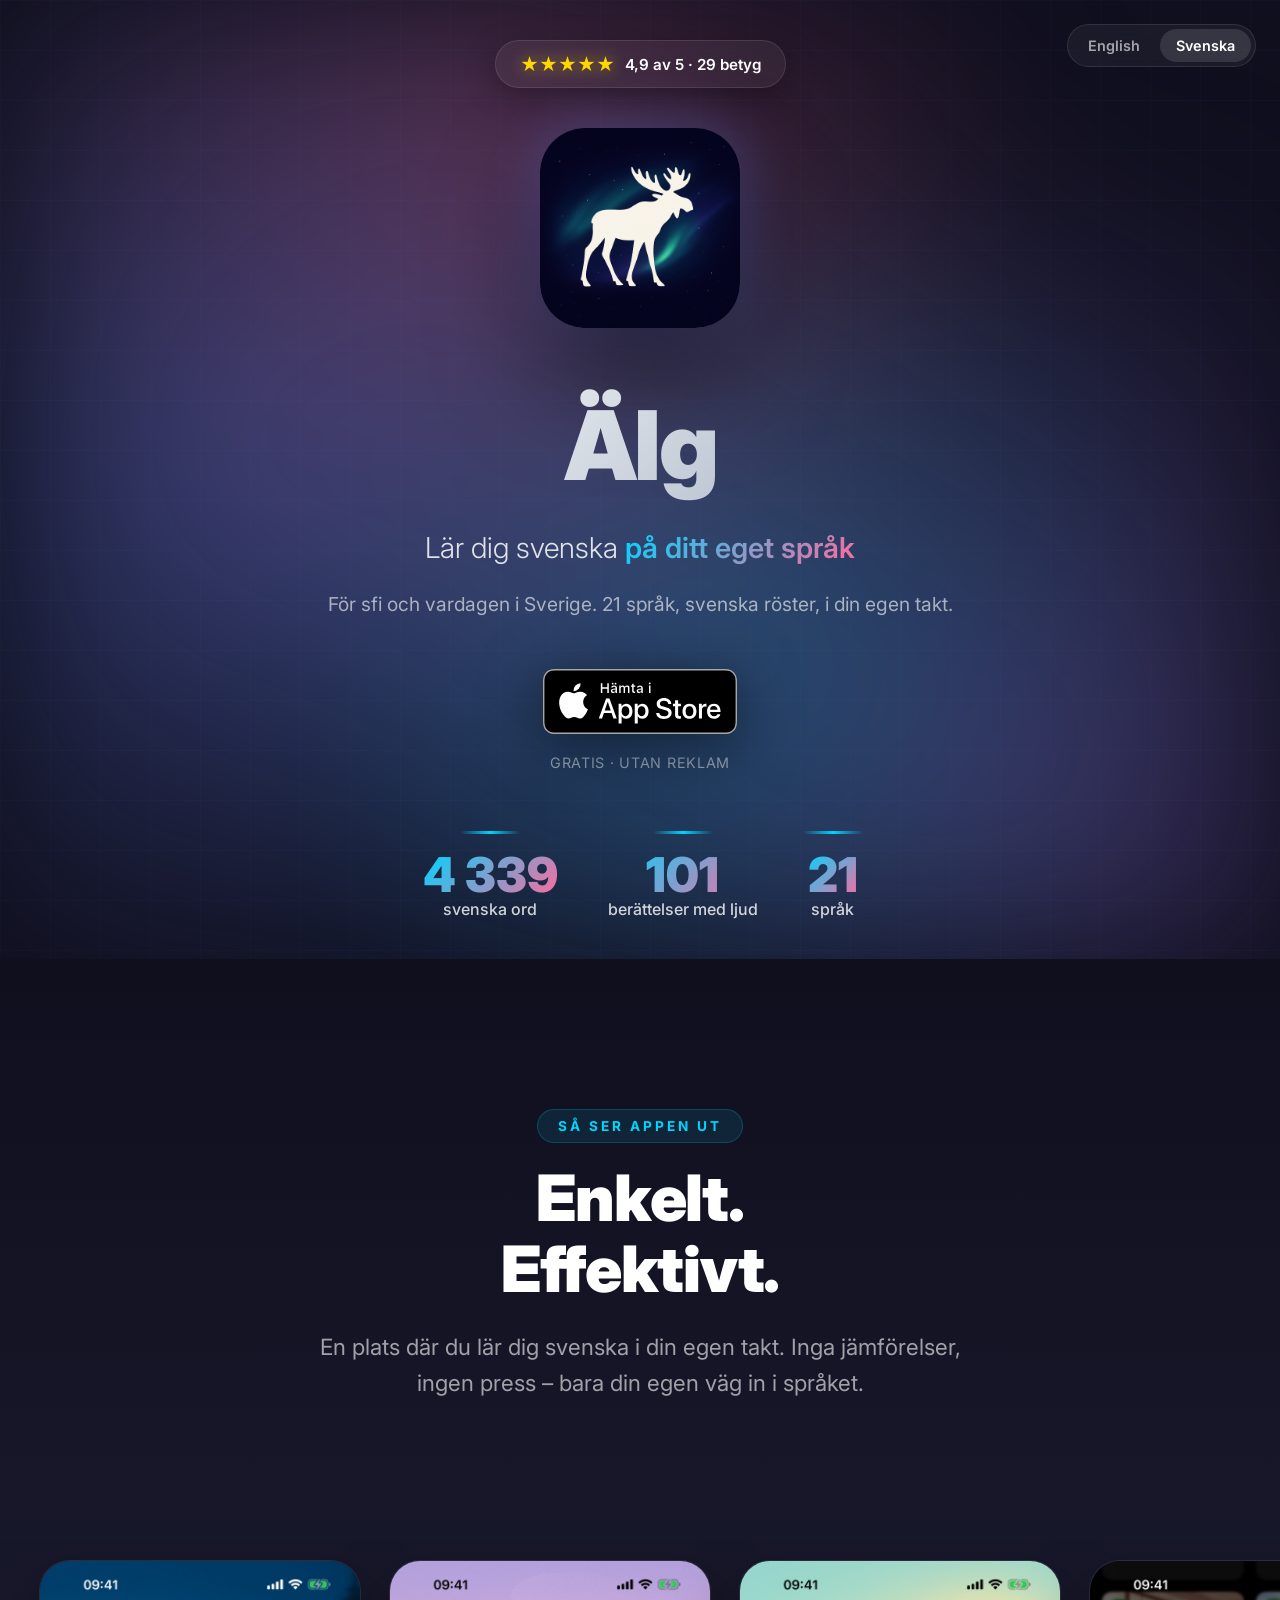
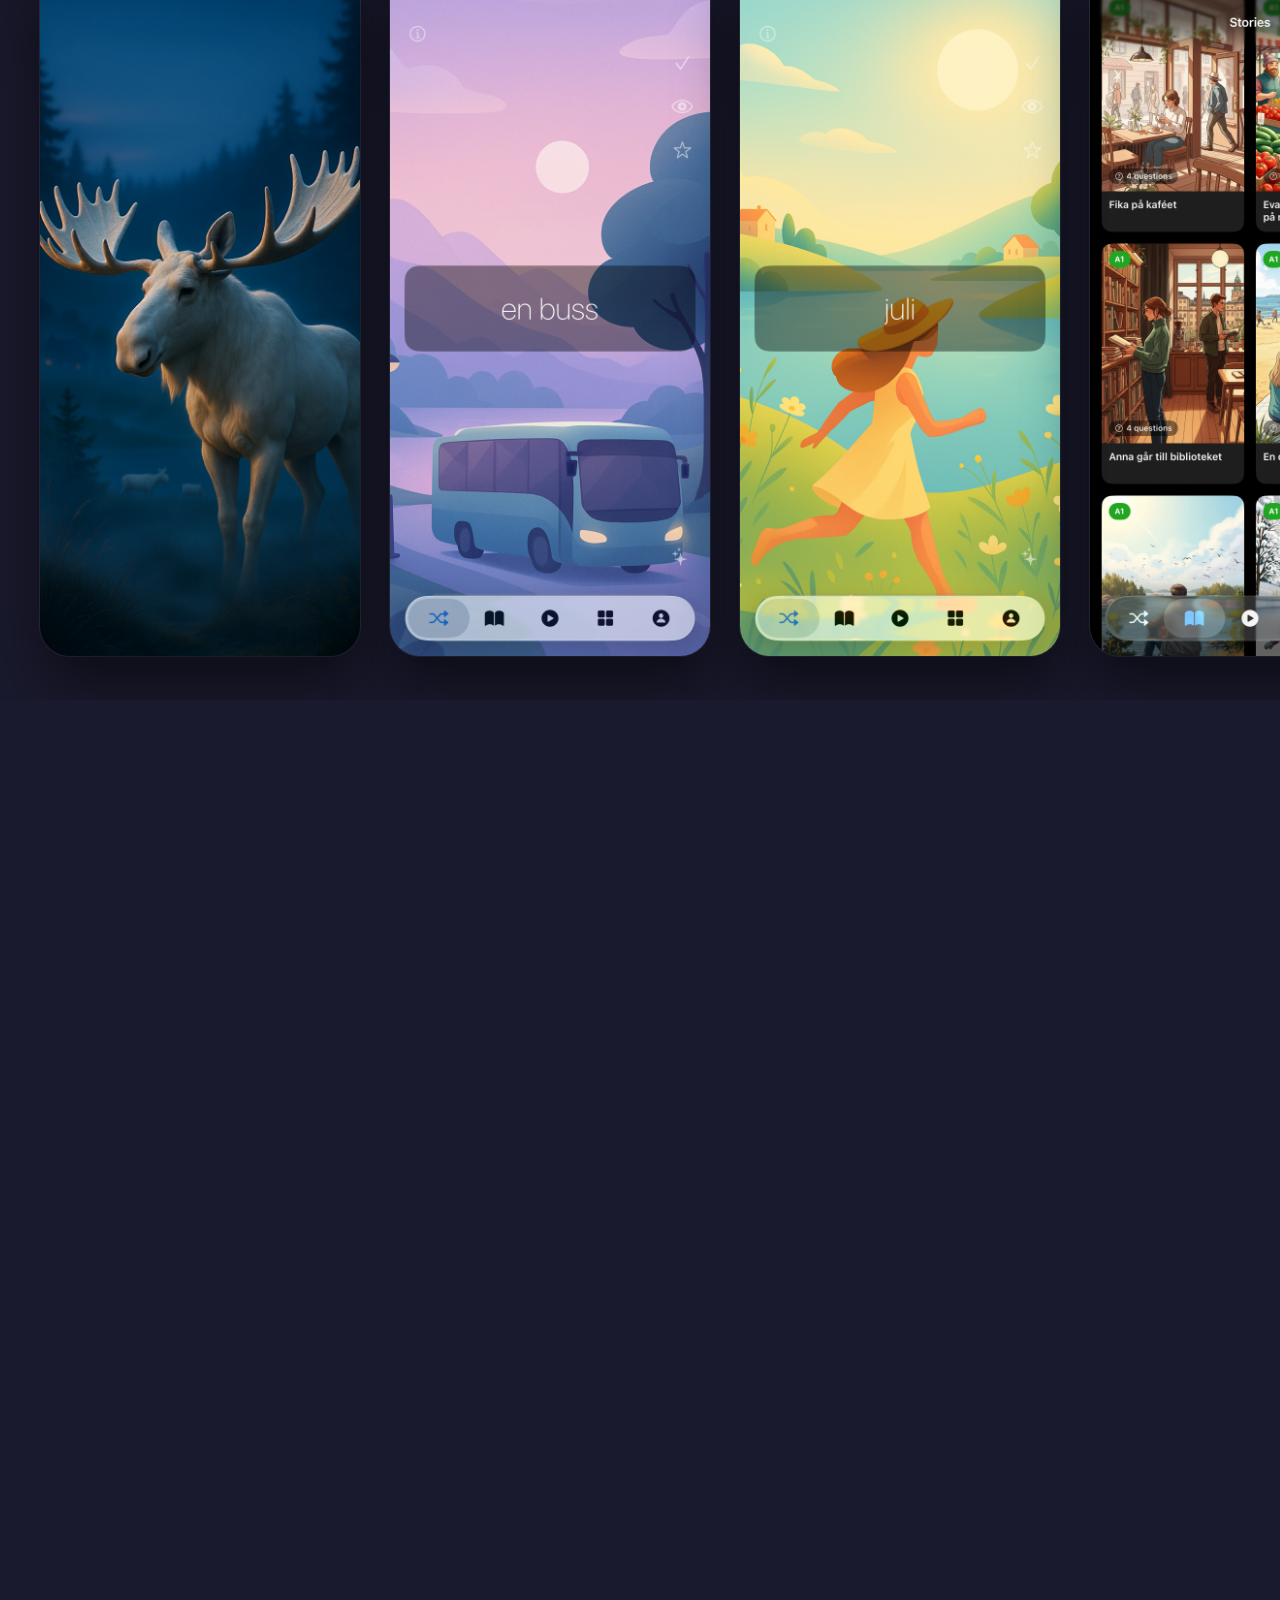
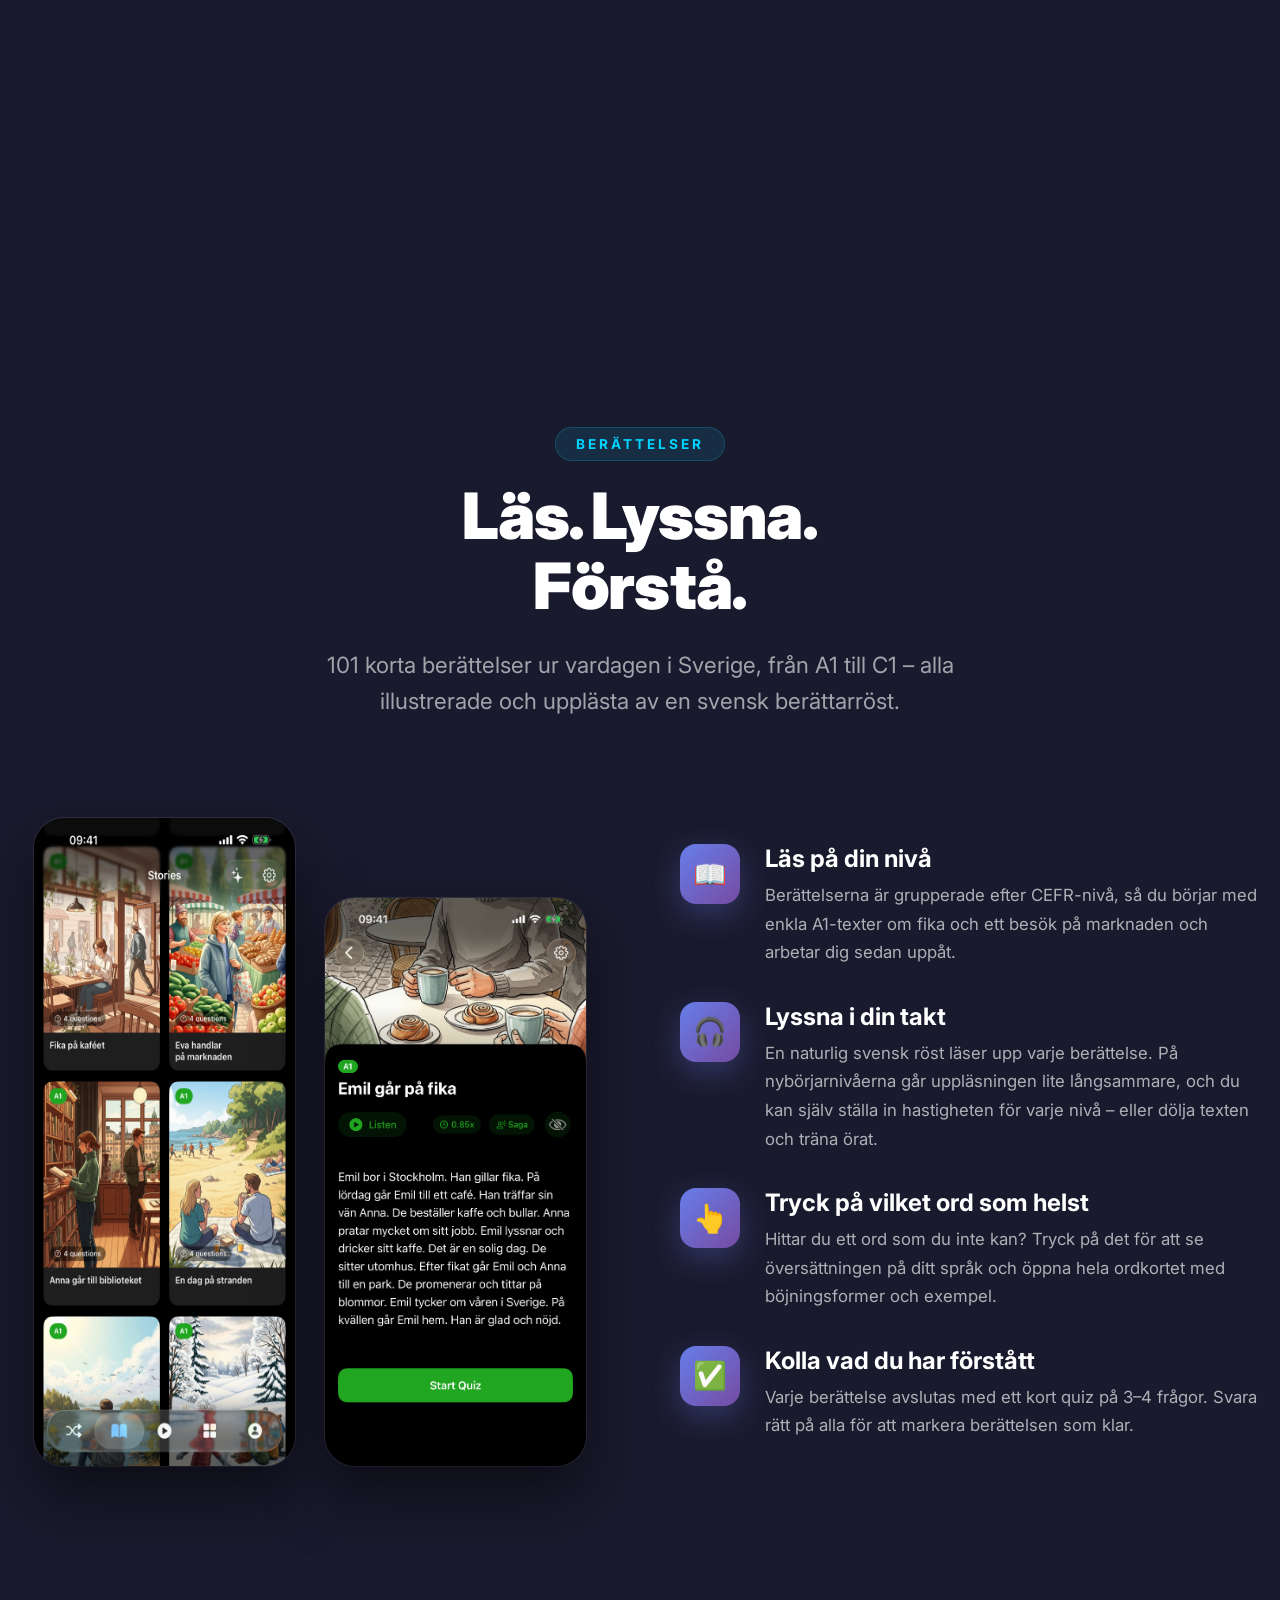
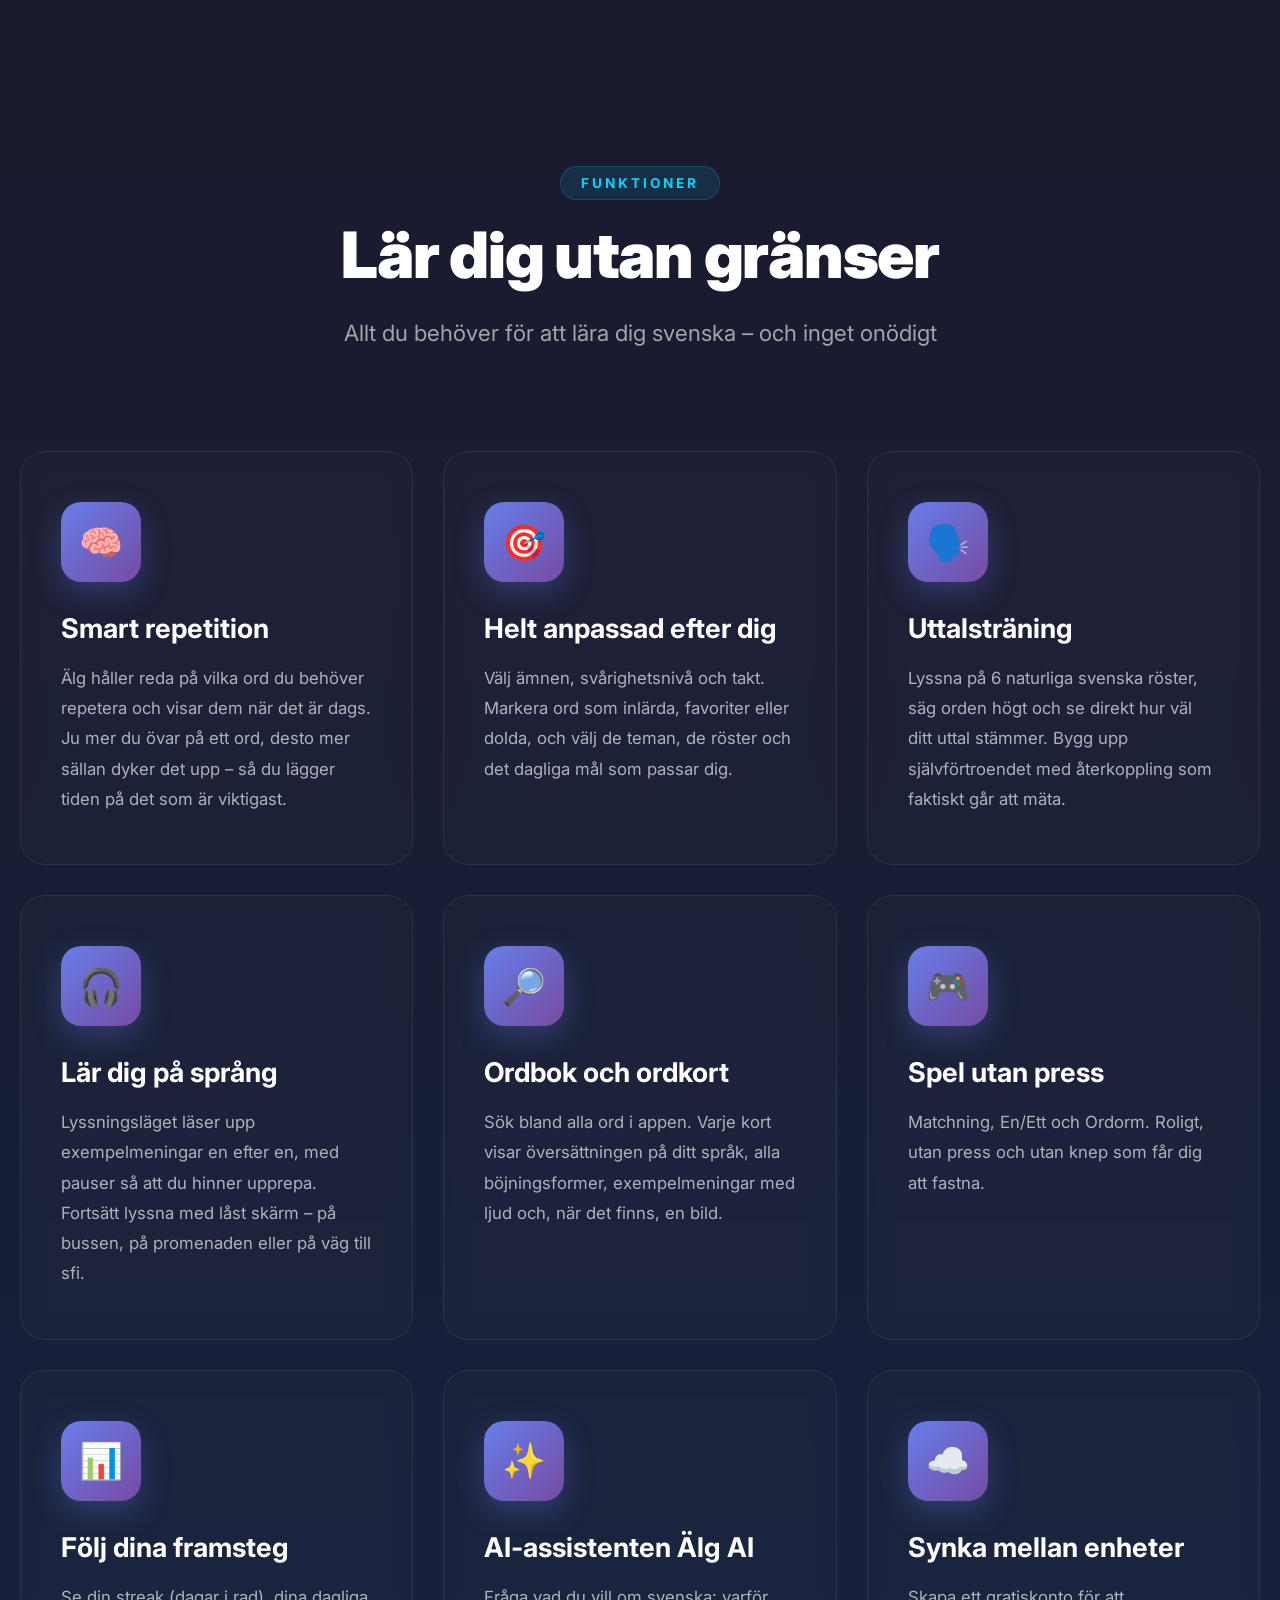
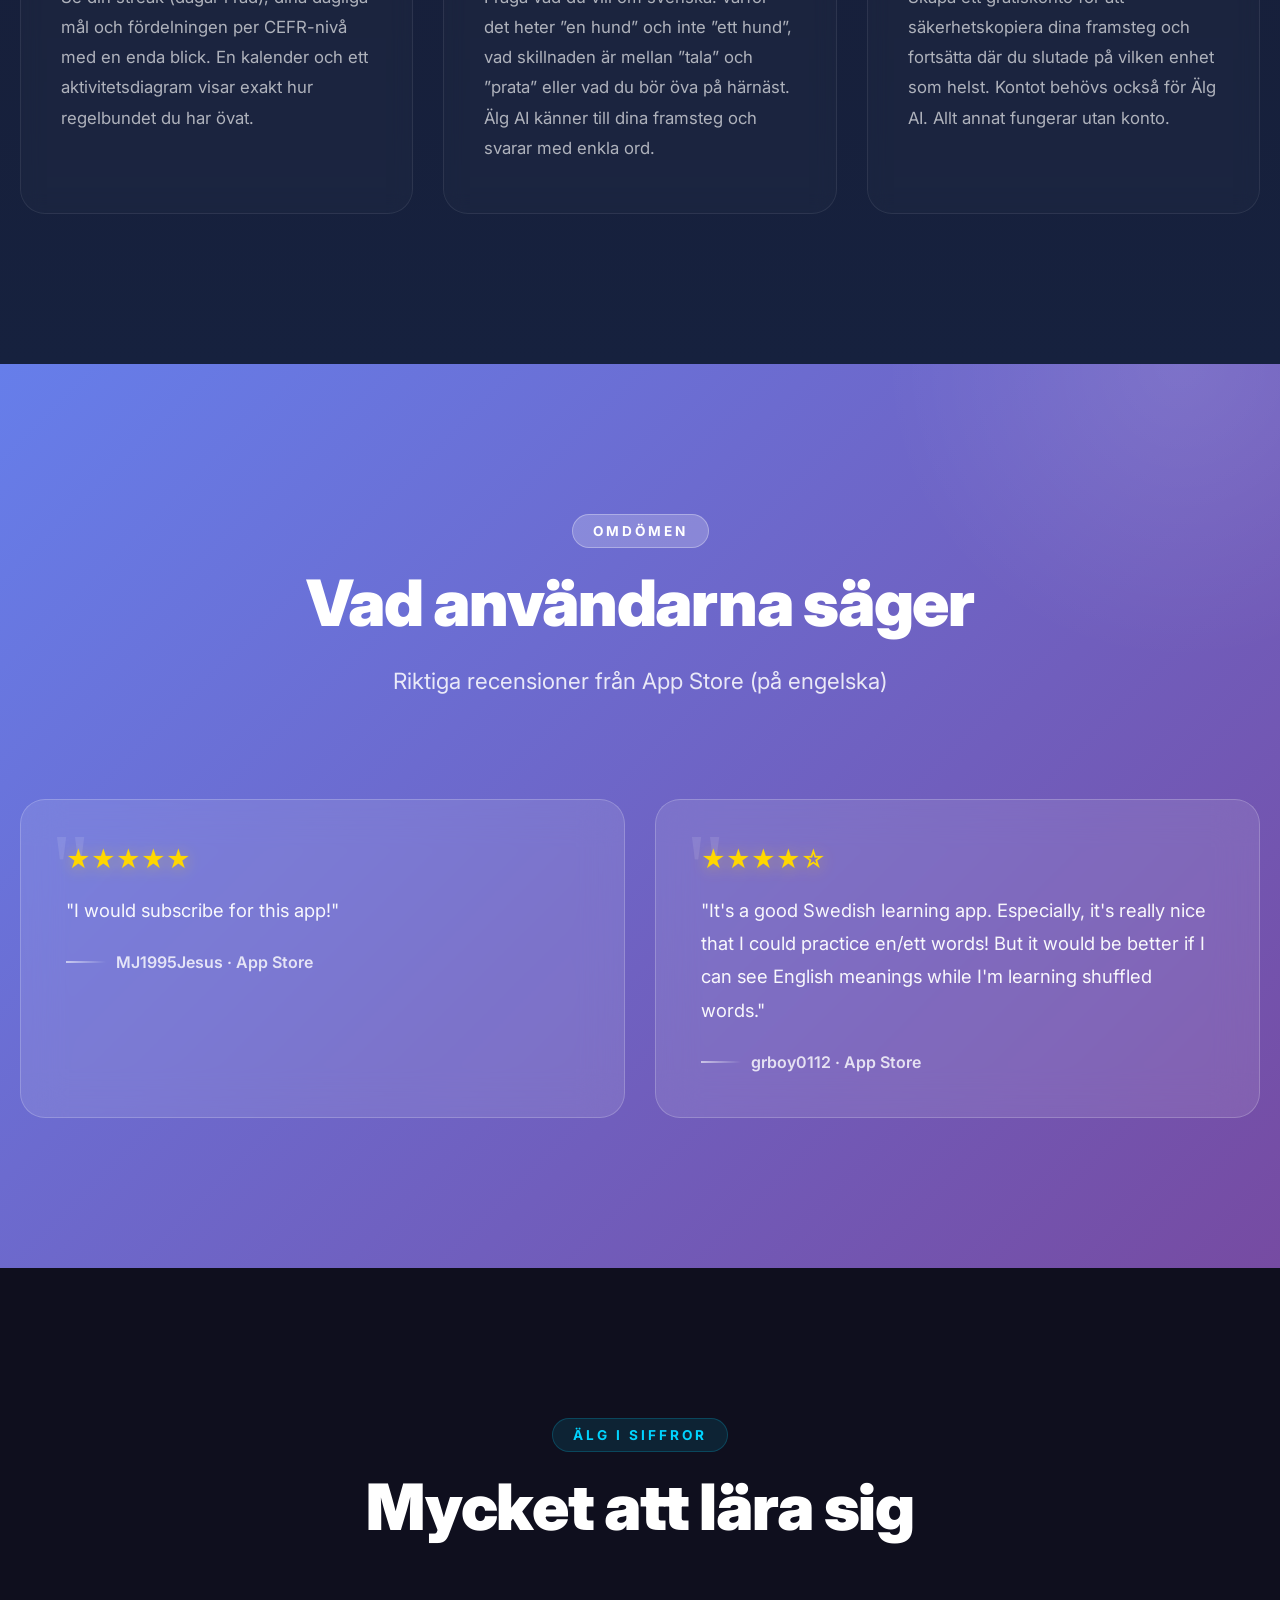
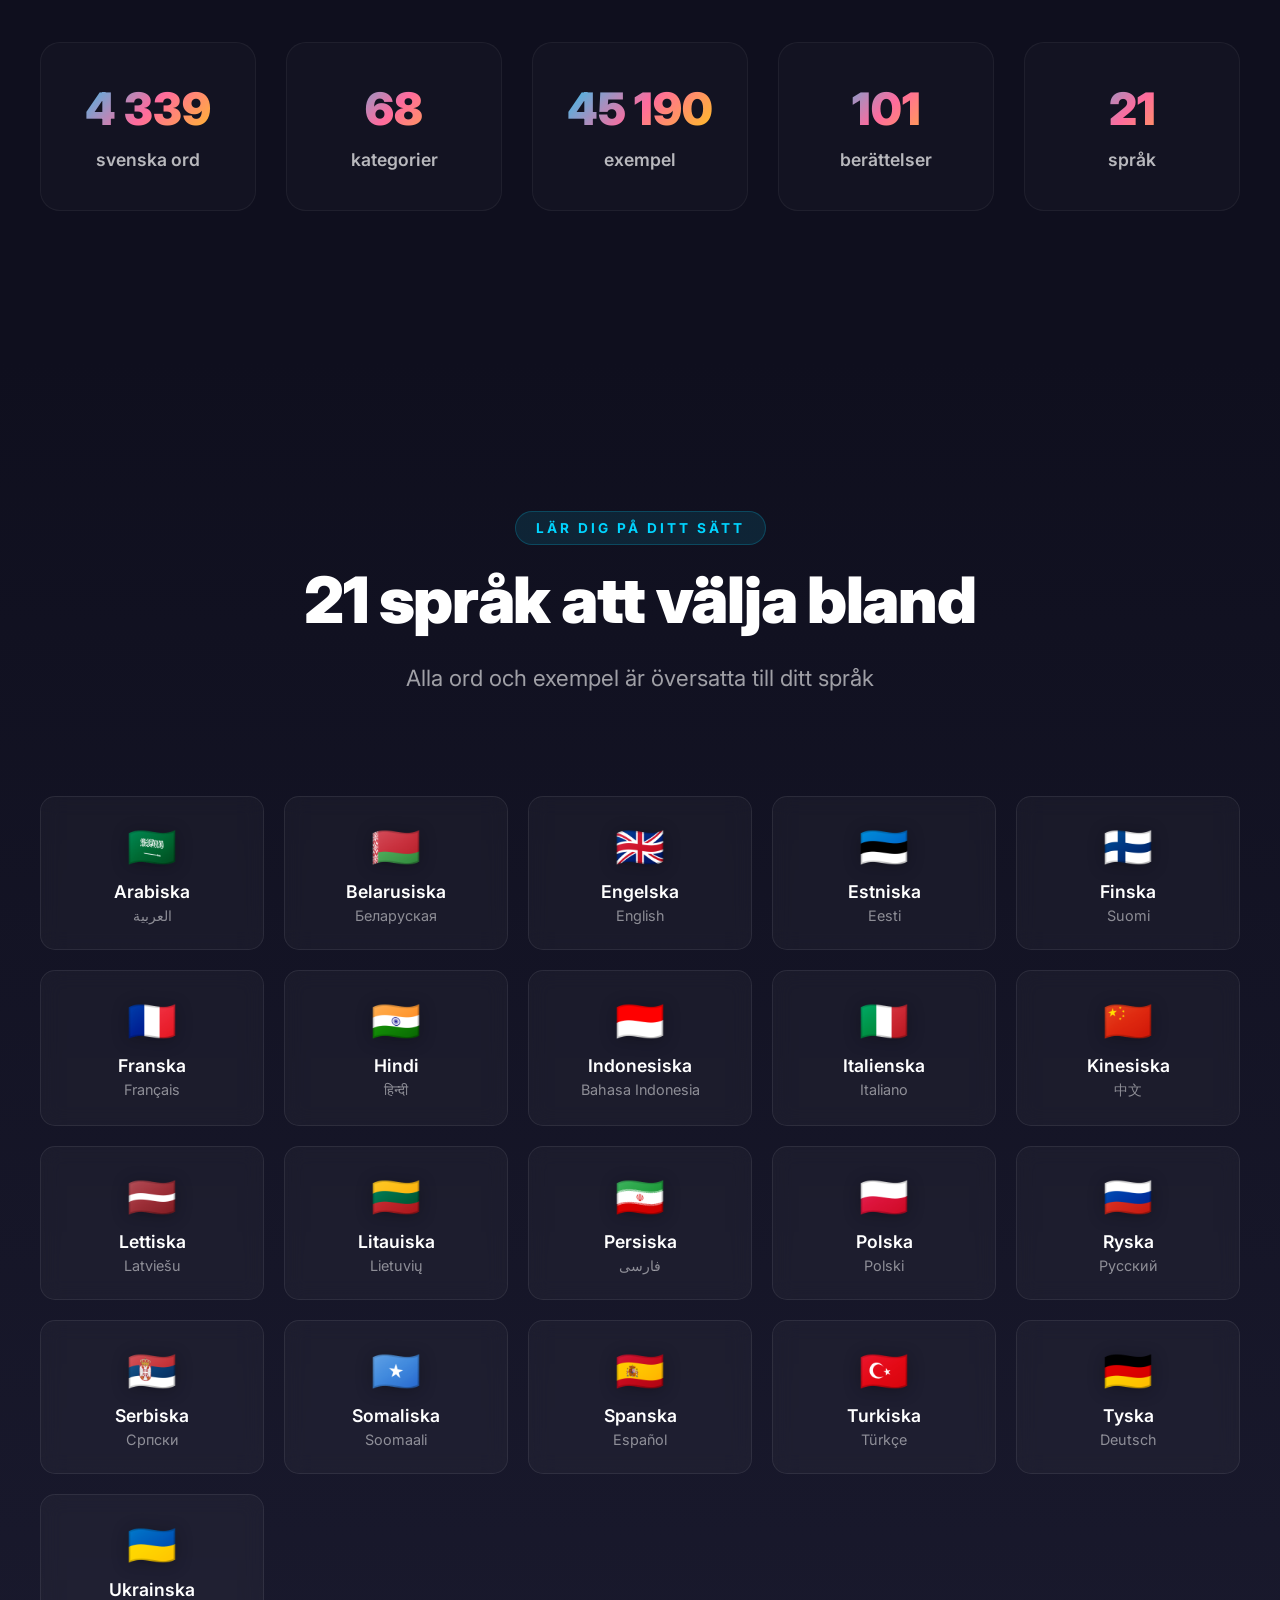
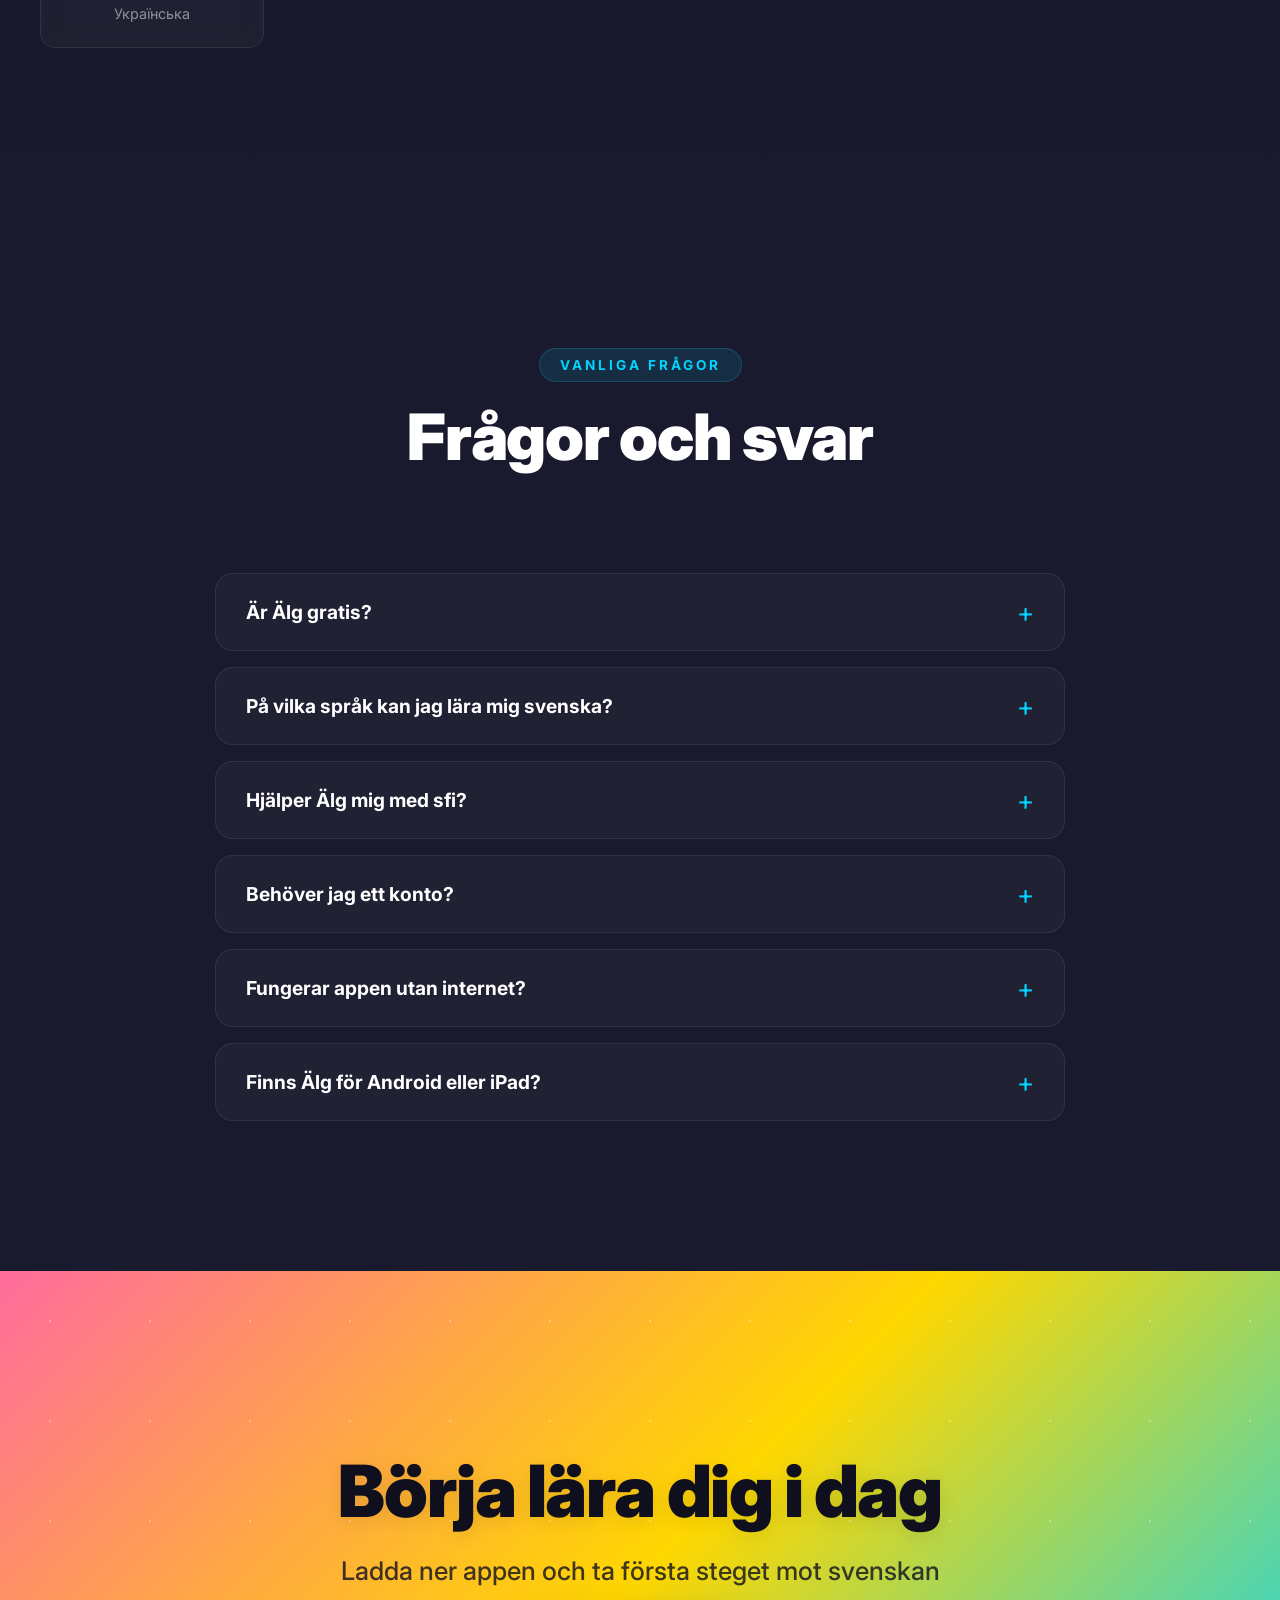
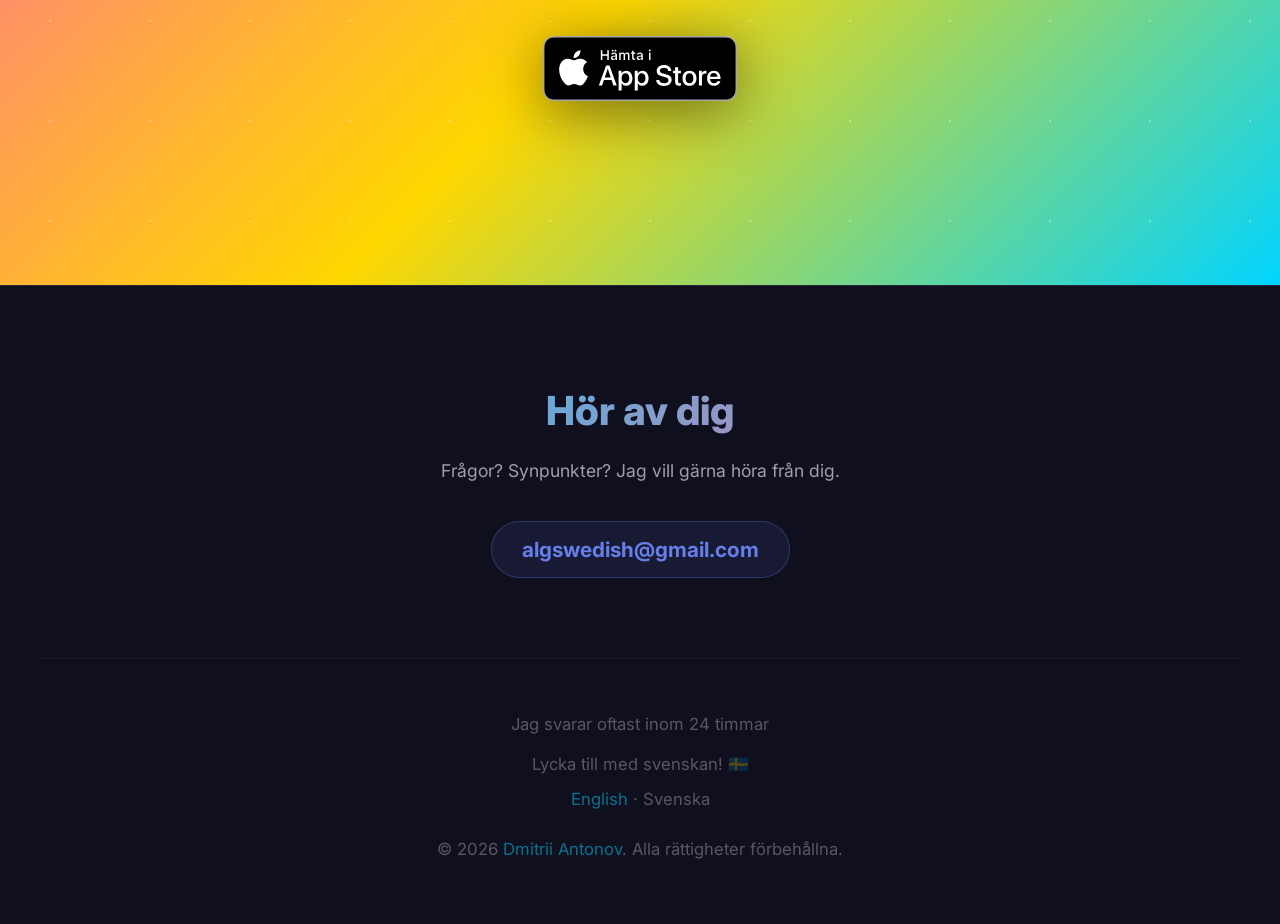
==== commit cd008969: "Point contact links to the app address instead of the personal one" ====
--- a/sv/index.html
+++ b/sv/index.html
@@ -598,7 +598,7 @@
             <h3>Hör av dig</h3>
             <p>Frågor? Synpunkter? Jag vill gärna höra från dig.</p>
             <div class="footer-links">
-                <a href="mailto:antonov.sverige@gmail.com">antonov.sverige@gmail.com</a>
+                <a href="mailto:algswedish@gmail.com">algswedish@gmail.com</a>
             </div>
             <div class="footer-bottom">
                 <p>Jag svarar oftast inom 24 timmar</p>
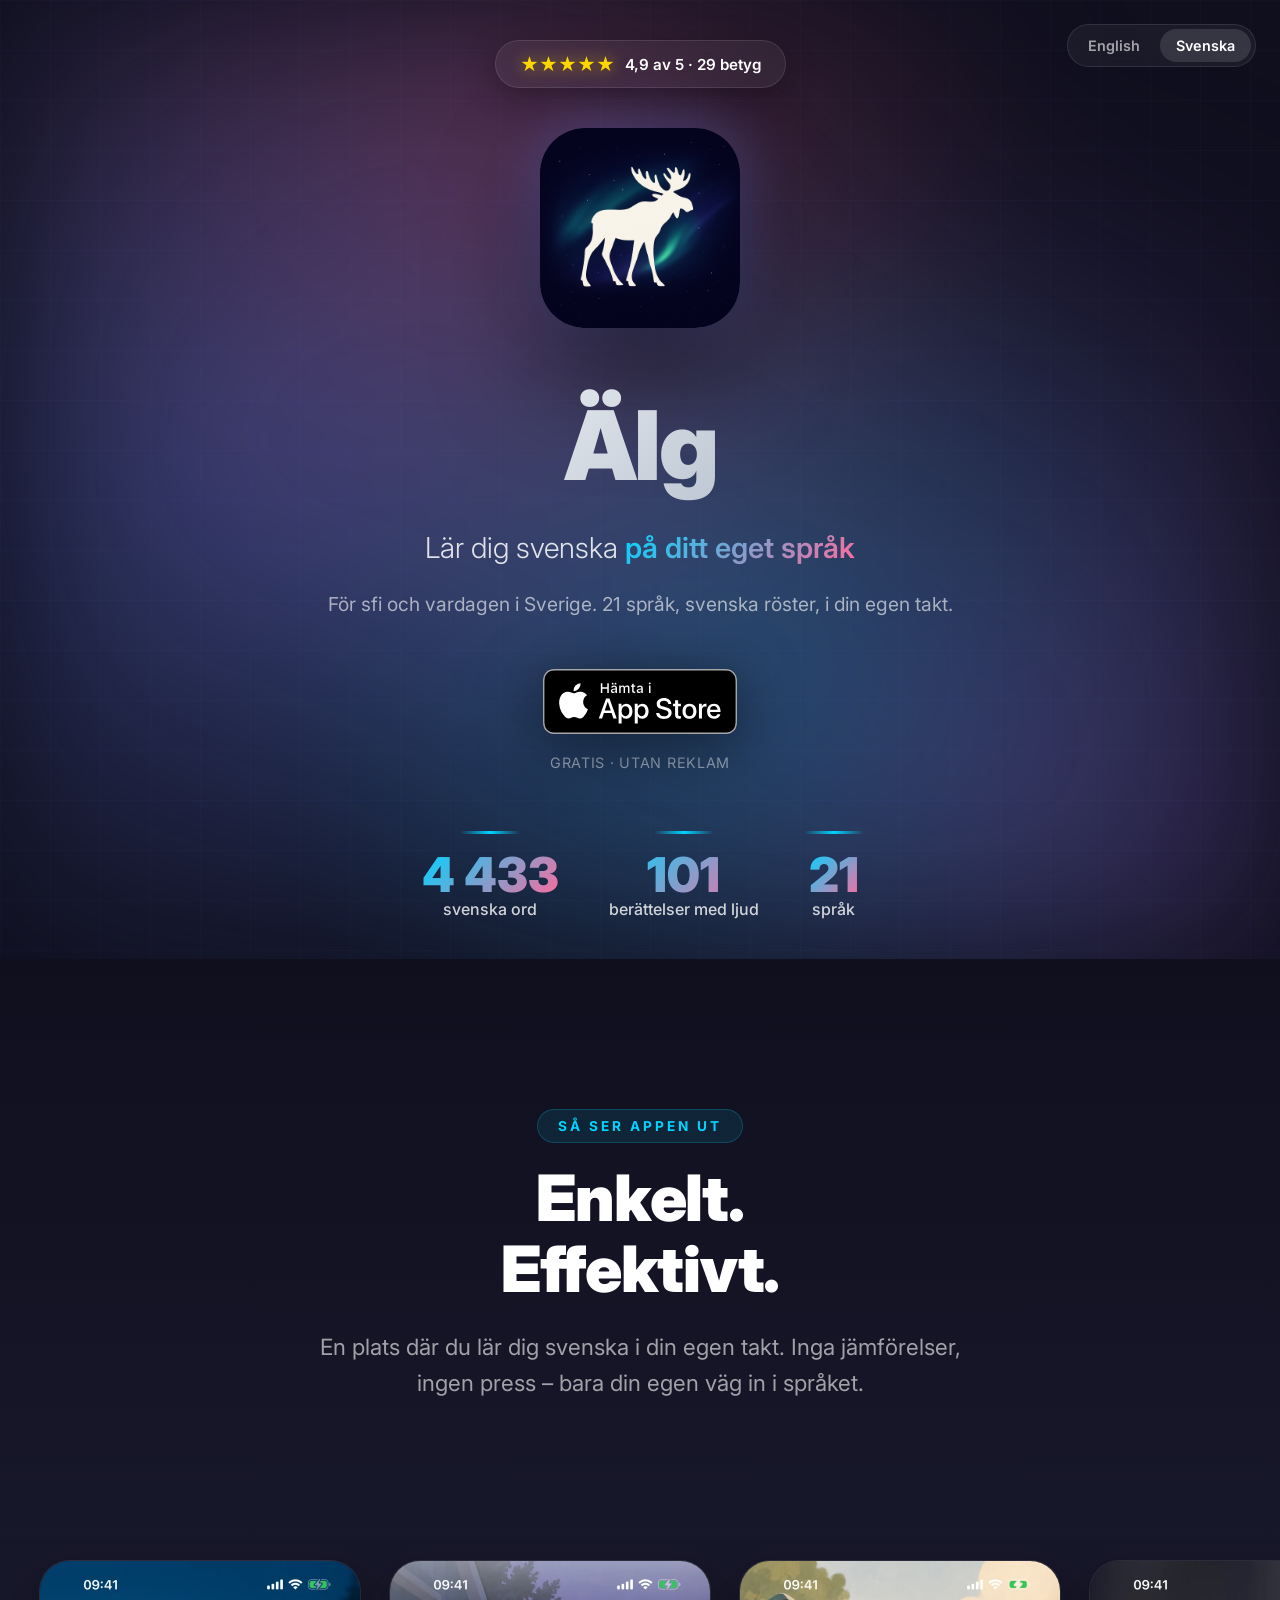
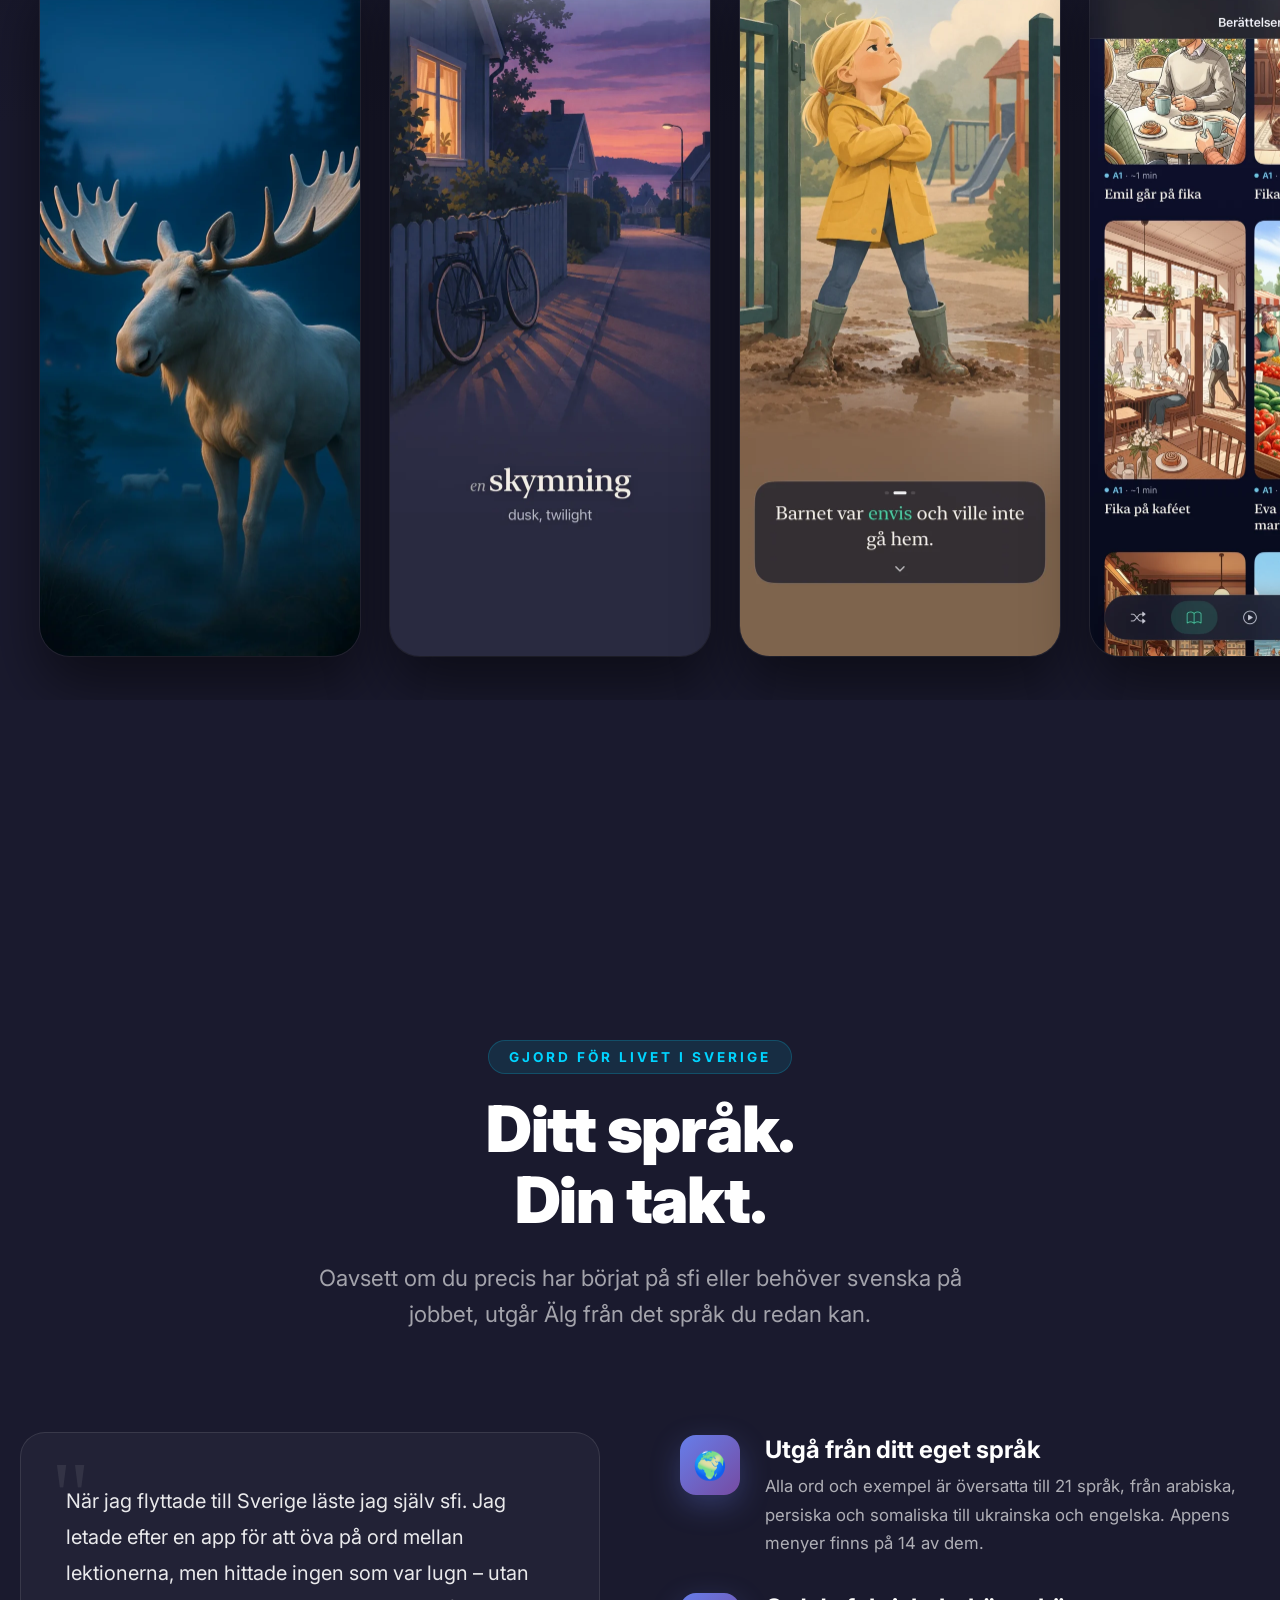
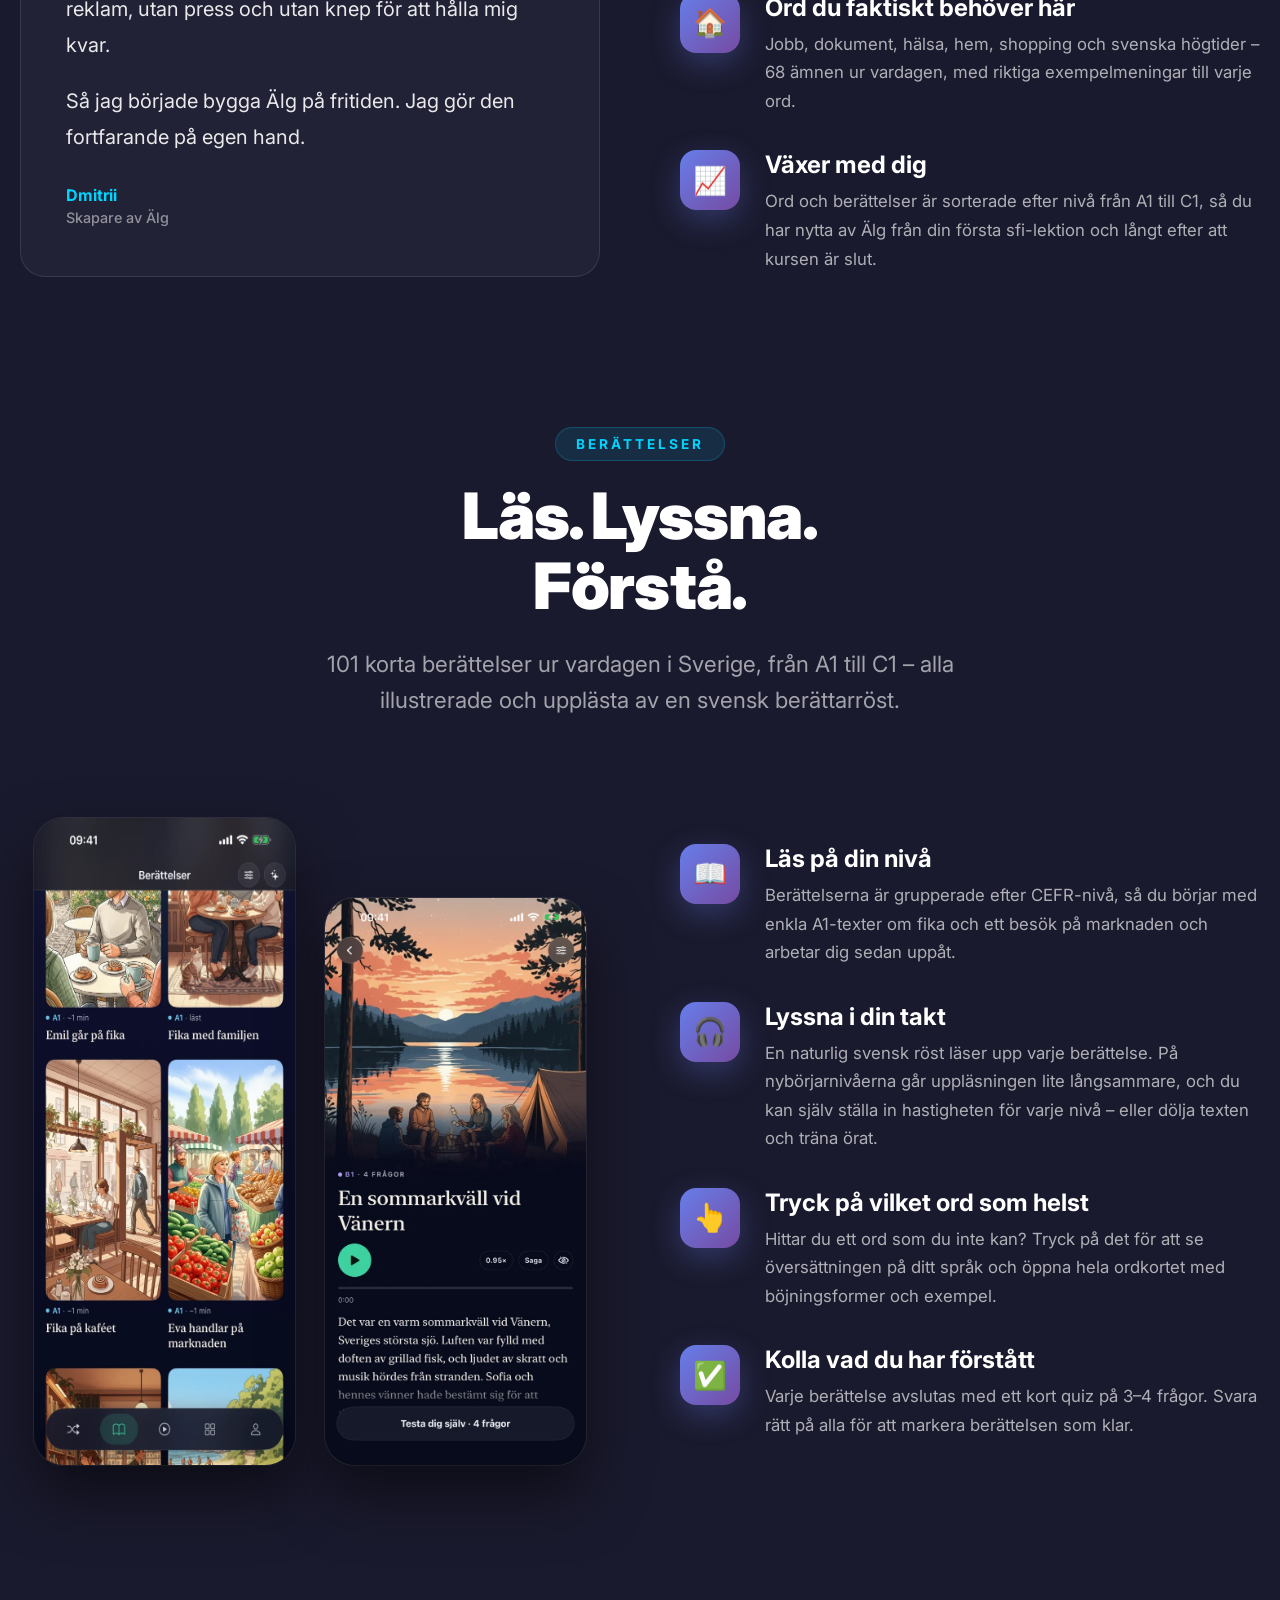
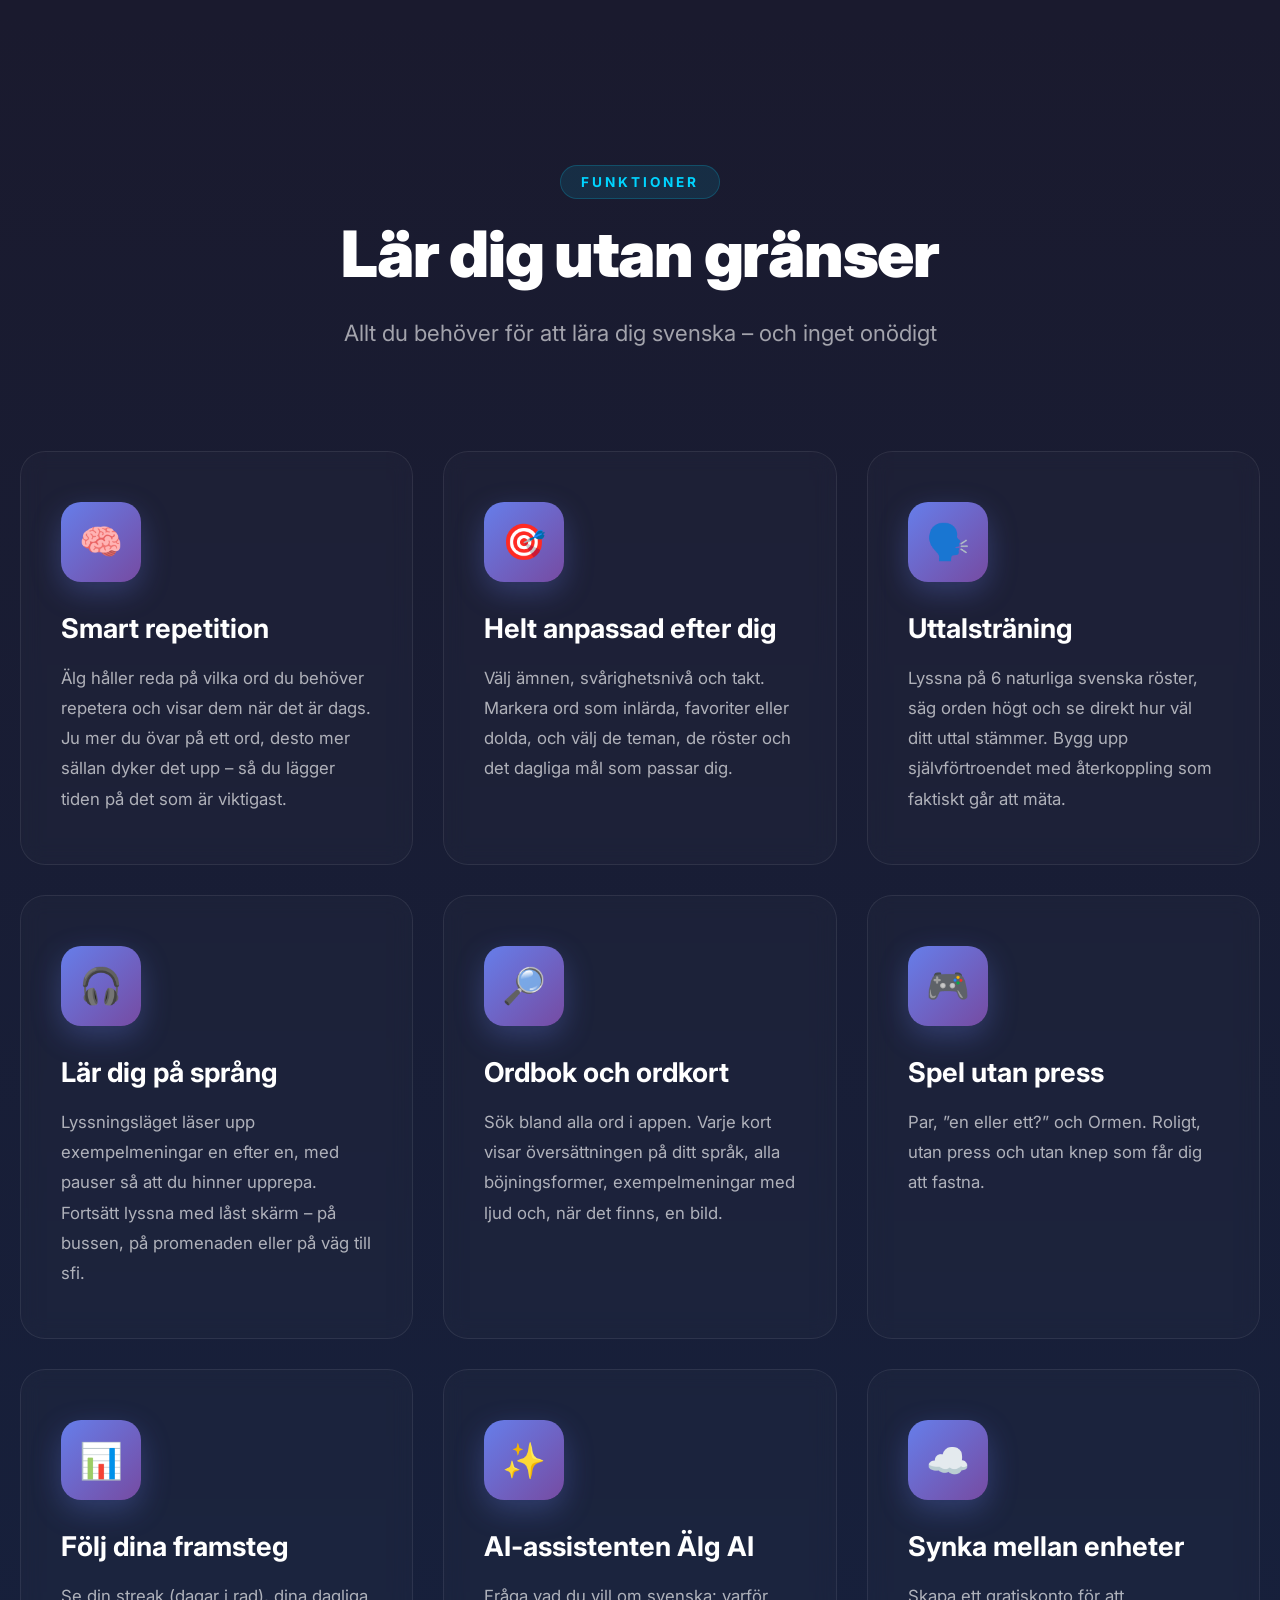
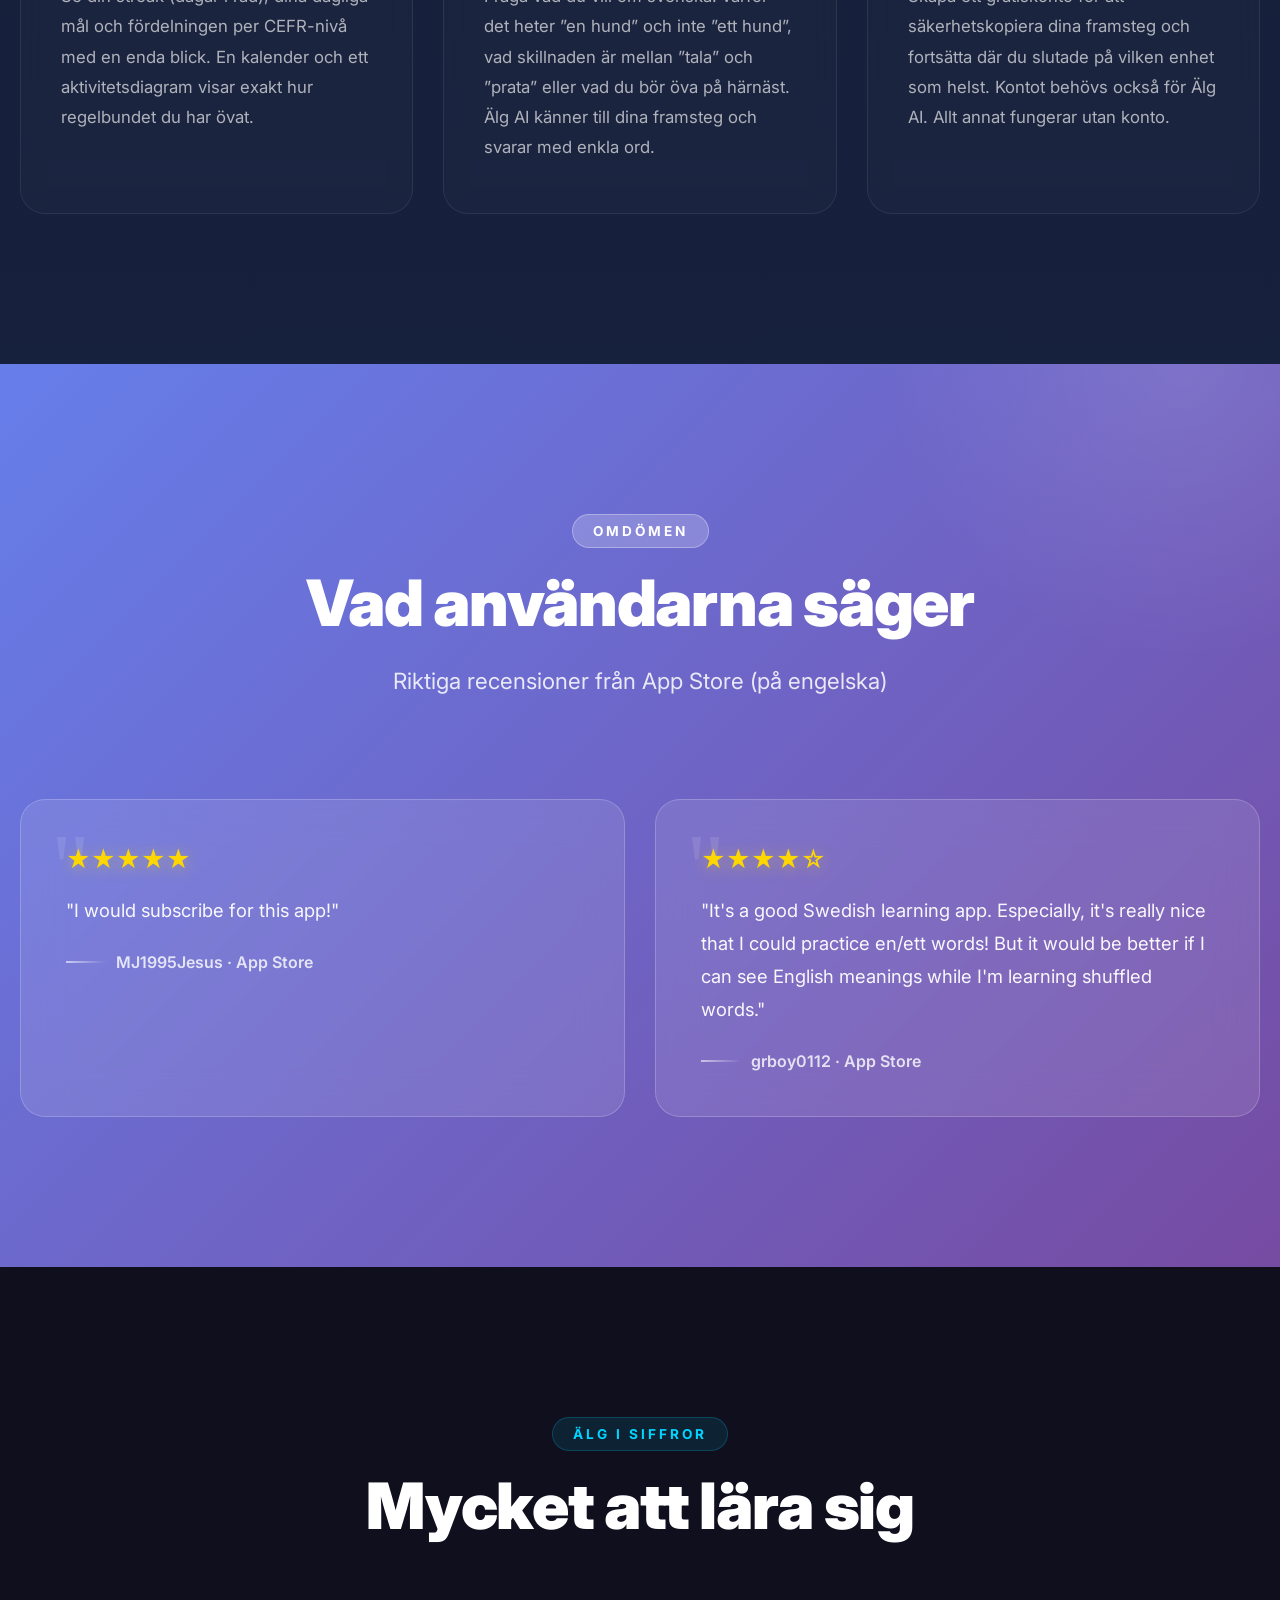
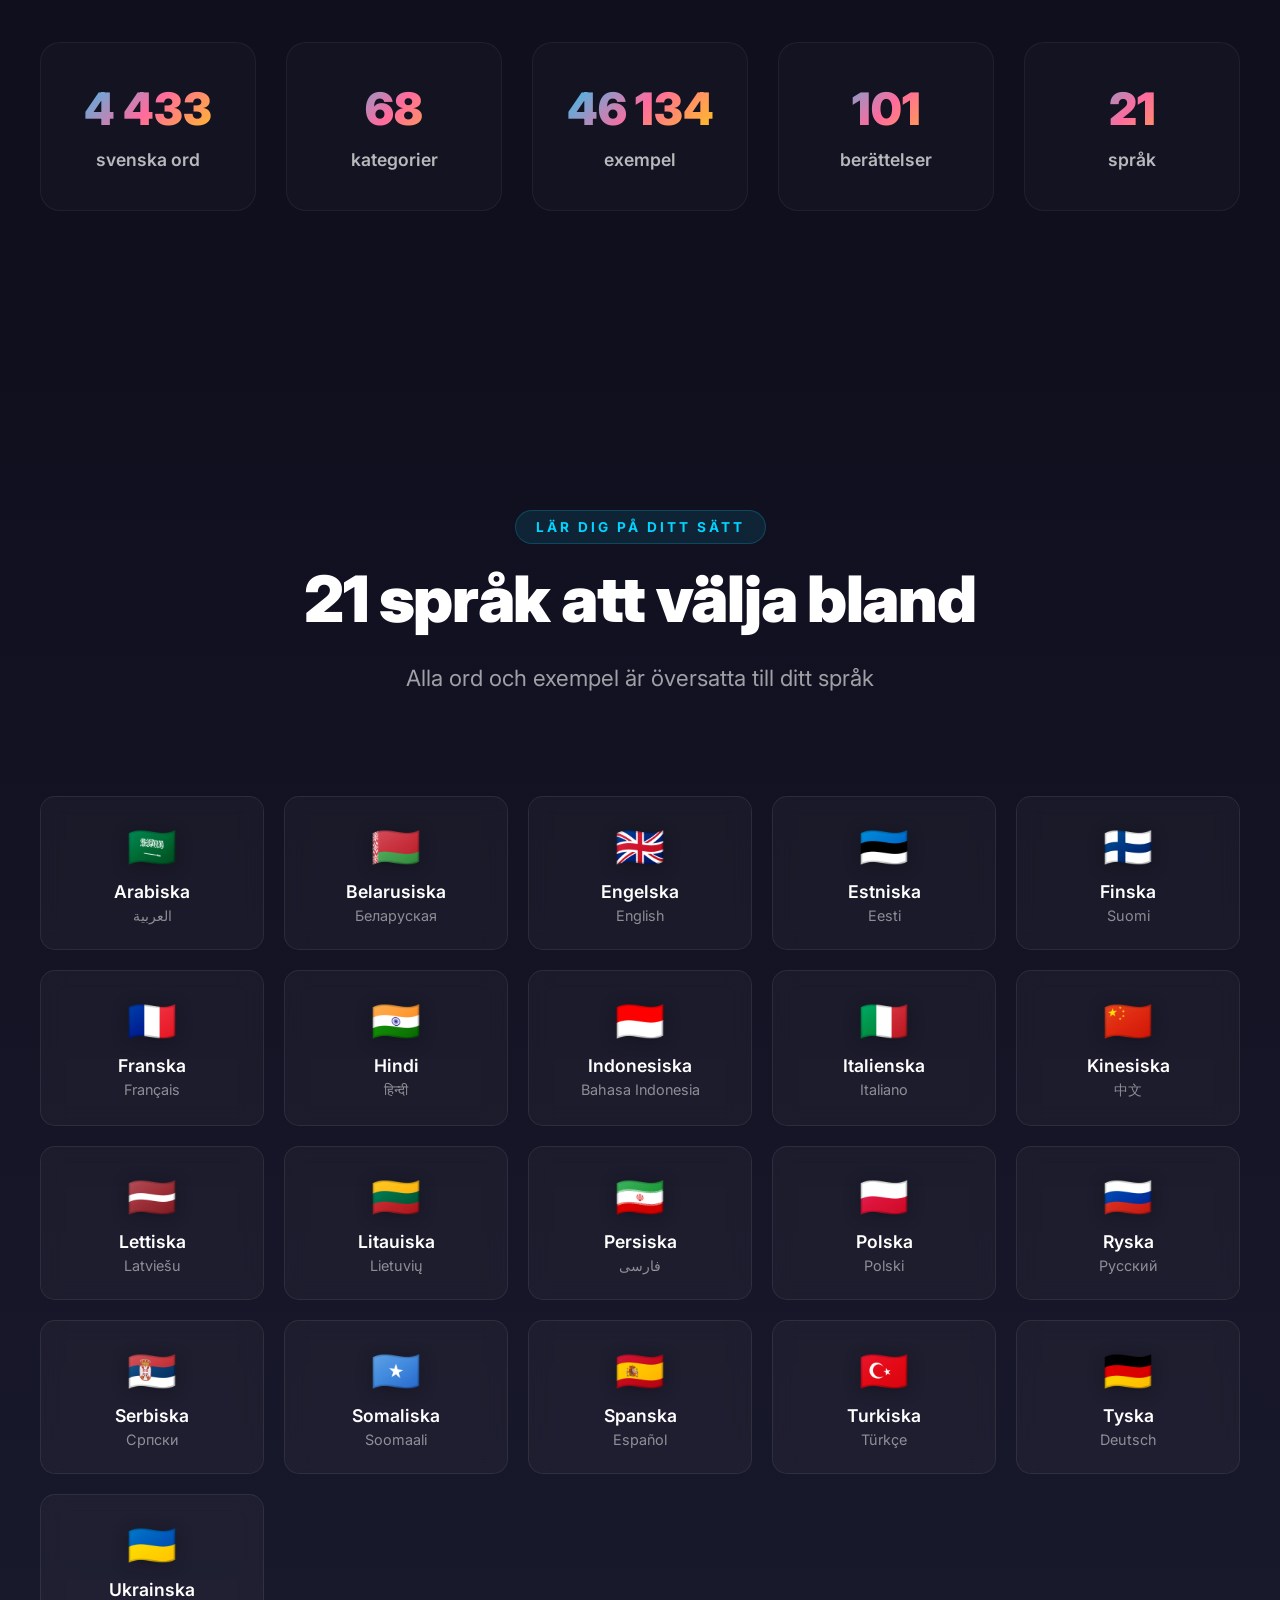
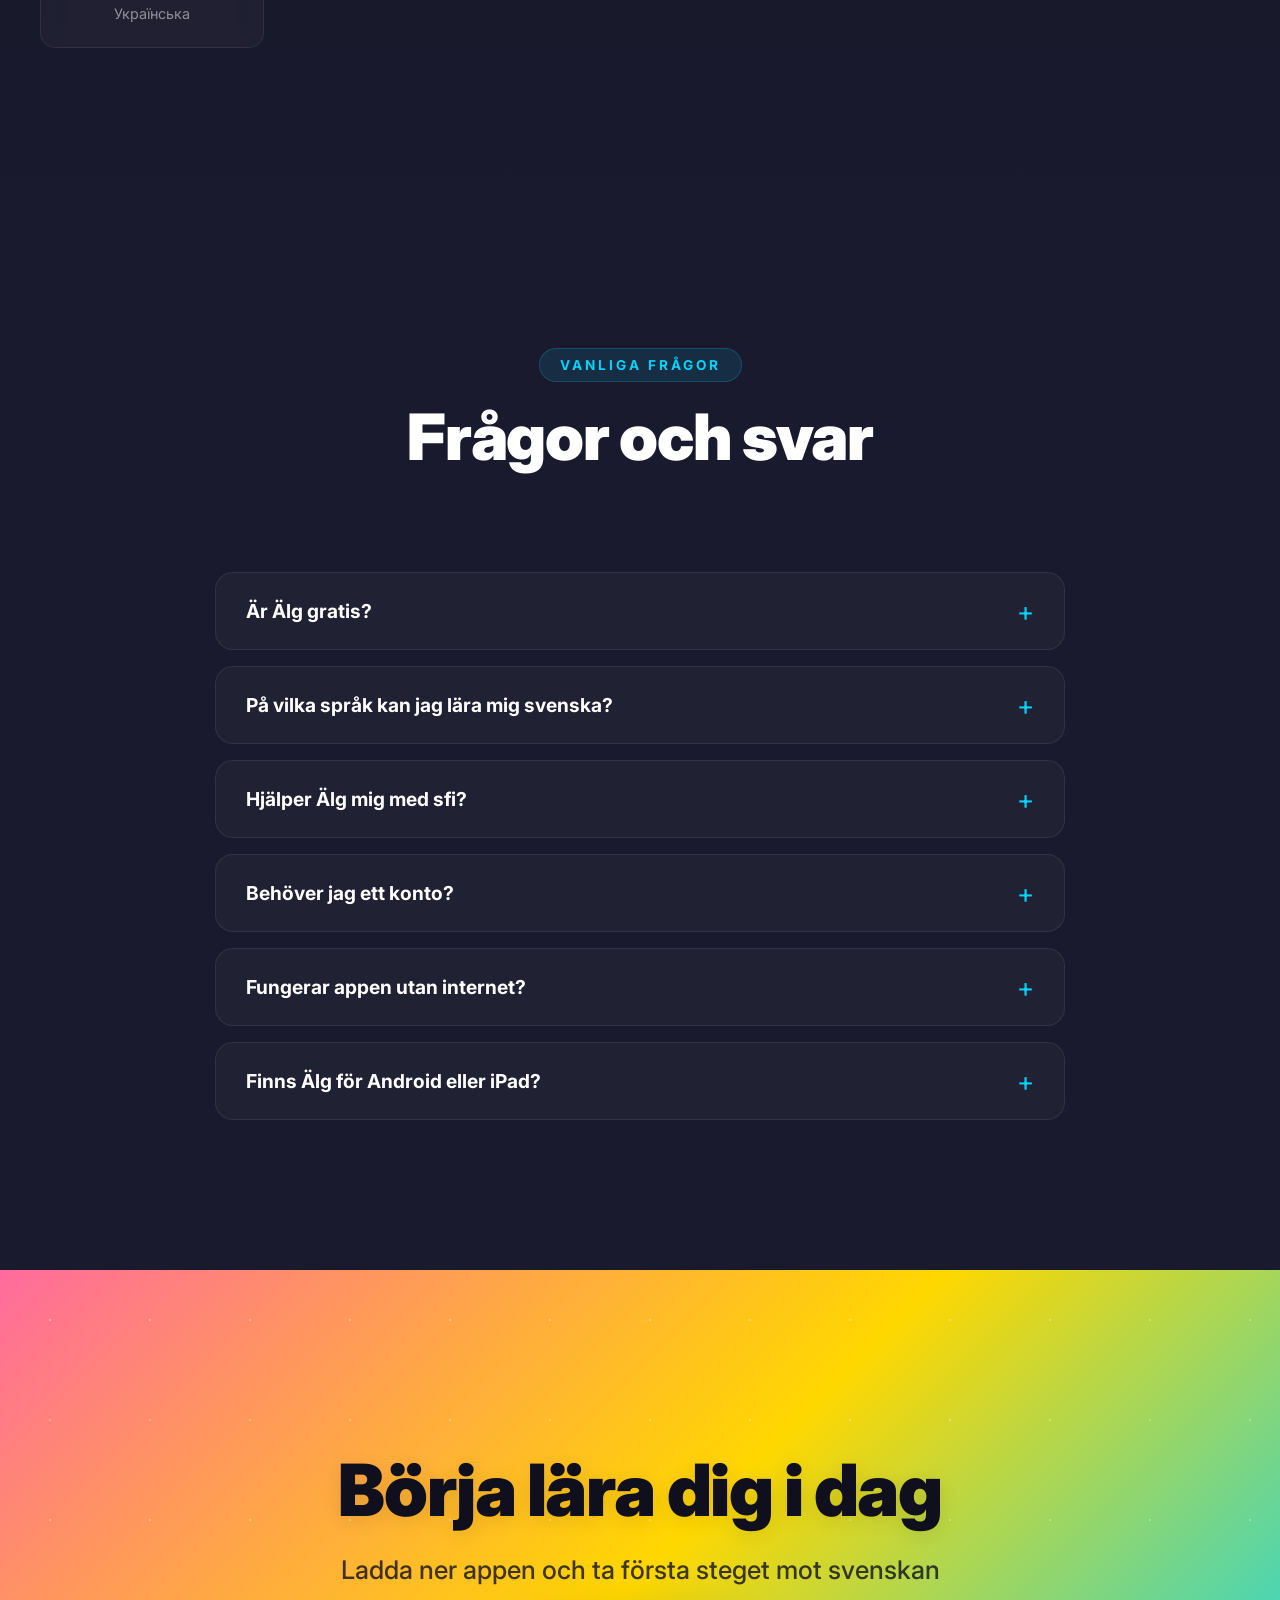
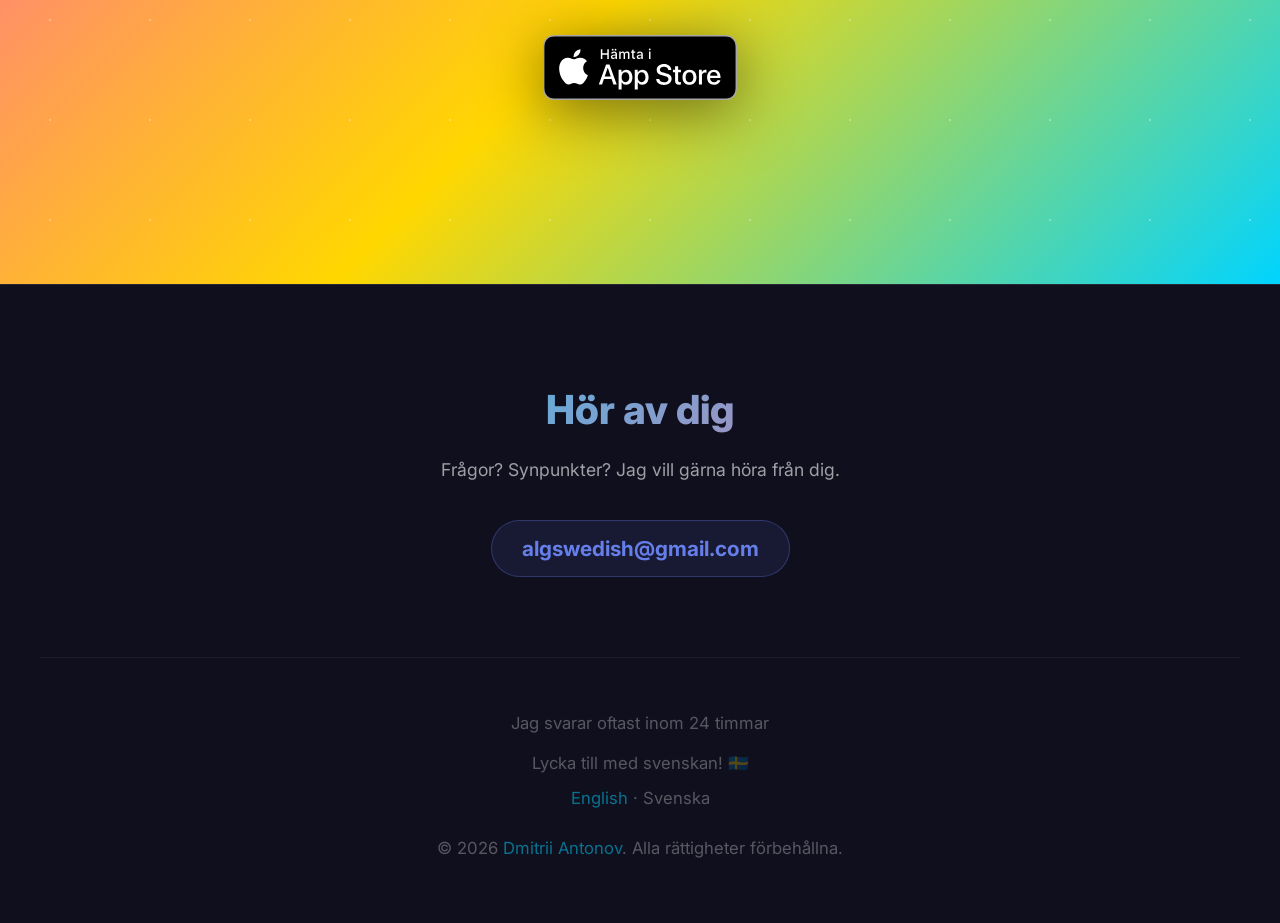
==== commit 00933585: "Show the redesigned app on the website Replace the old screenshots with the current design as 640 px" ====
--- a/sv/index.html
+++ b/sv/index.html
@@ -138,7 +138,7 @@
 
             <div class="hero-stats">
                 <div class="hero-stat">
-                    <span class="hero-stat-number">4&nbsp;339</span>
+                    <span class="hero-stat-number">4&nbsp;433</span>
                     <span class="hero-stat-label">svenska ord</span>
                 </div>
                 <div class="hero-stat">
@@ -165,43 +165,46 @@
             <div class="screenshots-gallery reveal">
                 <div class="gallery-track">
                     <div class="gallery-item">
-                        <img src="../images/01_splash_moose.png" alt="Välkomstskärm">
-                    </div>
-                    <div class="gallery-item">
-                        <img src="../images/02_word_bus.png" alt="Ordkort med bild">
-                    </div>
-                    <div class="gallery-item">
-                        <img src="../images/03_word_juli.png" alt="Ordkort med bild">
-                    </div>
-                    <div class="gallery-item">
-                        <img src="../images/06_story_list.png" alt="Berättelser">
-                    </div>
-                    <div class="gallery-item">
-                        <img src="../images/story_detail.png" alt="Berättelse med text och ljud">
-                    </div>
-                    <div class="gallery-item">
-                        <img src="../images/05_ai_chat.png" alt="AI-assistenten Älg AI">
-                    </div>
-                    <div class="gallery-item">
-                        <img src="../images/04_pronunciation.png" alt="Uttalsträning">
-                    </div>
-                    <div class="gallery-item">
-                        <img src="../images/07_player.png" alt="Lyssningsläge">
-                    </div>
-                    <div class="gallery-item">
-                        <img src="../images/08_matching_game.png" alt="Matchningsspel">
-                    </div>
-                    <div class="gallery-item">
-                        <img src="../images/snake_game.png" alt="Spelet Ordorm">
-                    </div>
-                    <div class="gallery-item">
-                        <img src="../images/en_ett_game.png" alt="Spelet En/Ett">
-                    </div>
-                    <div class="gallery-item">
-                        <img src="../images/dictionary.png" alt="Ordbok">
-                    </div>
-                    <div class="gallery-item">
-                        <img src="../images/09_profile.png" alt="Profil och framsteg">
+                        <img src="../images/splash.webp" alt="Välkomstskärm med en älg" width="640" height="1391">
+                    </div>
+                    <div class="gallery-item">
+                        <img src="../images/sv/word_skymning.webp" alt="Ordkort: en skymning med bild" width="640" height="1391">
+                    </div>
+                    <div class="gallery-item">
+                        <img src="../images/word_envis.webp" alt="Exempelmening: Barnet var envis och ville inte gå hem" width="640" height="1391">
+                    </div>
+                    <div class="gallery-item">
+                        <img src="../images/sv/stories.webp" alt="Illustrerade berättelser efter nivå" width="640" height="1391">
+                    </div>
+                    <div class="gallery-item">
+                        <img src="../images/sv/story.webp" alt="En berättelse med bild, text och ljud" width="640" height="1391" loading="lazy">
+                    </div>
+                    <div class="gallery-item">
+                        <img src="../images/sv/ai_chat.webp" alt="Älg AI förklarar tala och prata" width="640" height="1391" loading="lazy">
+                    </div>
+                    <div class="gallery-item">
+                        <img src="../images/sv/pronunciation.webp" alt="Uttal: säg frasen och få ett resultat" width="640" height="1391" loading="lazy">
+                    </div>
+                    <div class="gallery-item">
+                        <img src="../images/sv/player.webp" alt="Lyssningsläget läser fraser högt" width="640" height="1391" loading="lazy">
+                    </div>
+                    <div class="gallery-item">
+                        <img src="../images/sv/pairs.webp" alt="Par: para ihop ord och översättning" width="640" height="1391" loading="lazy">
+                    </div>
+                    <div class="gallery-item">
+                        <img src="../images/snake.webp" alt="Ormen: bygg ordet av bokstäver" width="640" height="1391" loading="lazy">
+                    </div>
+                    <div class="gallery-item">
+                        <img src="../images/en_ett.webp" alt="en eller ett? Välj artikel" width="640" height="1391" loading="lazy">
+                    </div>
+                    <div class="gallery-item">
+                        <img src="../images/dictionary.webp" alt="Ordbok med 4 433 ord" width="640" height="1391" loading="lazy">
+                    </div>
+                    <div class="gallery-item">
+                        <img src="../images/sv/profile.webp" alt="Profil: svit, dagsmål och framsteg" width="640" height="1391" loading="lazy">
+                    </div>
+                    <div class="gallery-item">
+                        <img src="../images/level_up.webp" alt="Nivå A1 klar" width="640" height="1391" loading="lazy">
                     </div>
                 </div>
             </div>
@@ -262,8 +265,8 @@
 
             <div class="stories-layout">
                 <div class="stories-phones reveal">
-                    <img src="../images/06_story_list.png" alt="Lista med illustrerade berättelser efter nivå">
-                    <img src="../images/story_detail.png" alt="En berättelse med illustration och text">
+                    <img src="../images/sv/stories.webp" alt="Illustrerade berättelser efter nivå" width="640" height="1391" loading="lazy">
+                    <img src="../images/sv/story.webp" alt="En berättelse med bild, text och ljud" width="640" height="1391" loading="lazy">
                 </div>
 
                 <ul class="stories-steps reveal">
@@ -343,7 +346,7 @@
                 <div class="feature-card reveal">
                     <div class="feature-icon-wrapper">🎮</div>
                     <h3>Spel utan press</h3>
-                    <p>Matchning, En/Ett och Ordorm. Roligt, utan press och utan knep som får dig att fastna.</p>
+                    <p>Par, ”en eller ett?” och Ormen. Roligt, utan press och utan knep som får dig att fastna.</p>
                 </div>
 
                 <div class="feature-card reveal">
@@ -402,7 +405,7 @@
 
             <div class="stats-grid">
                 <div class="stat-card reveal">
-                    <span class="stat-number">4&nbsp;339</span>
+                    <span class="stat-number">4&nbsp;433</span>
                     <span class="stat-label">svenska ord</span>
                 </div>
                 <div class="stat-card reveal">
@@ -410,7 +413,7 @@
                     <span class="stat-label">kategorier</span>
                 </div>
                 <div class="stat-card reveal">
-                    <span class="stat-number">45&nbsp;190</span>
+                    <span class="stat-number">46&nbsp;134</span>
                     <span class="stat-label">exempel</span>
                 </div>
                 <div class="stat-card reveal">
